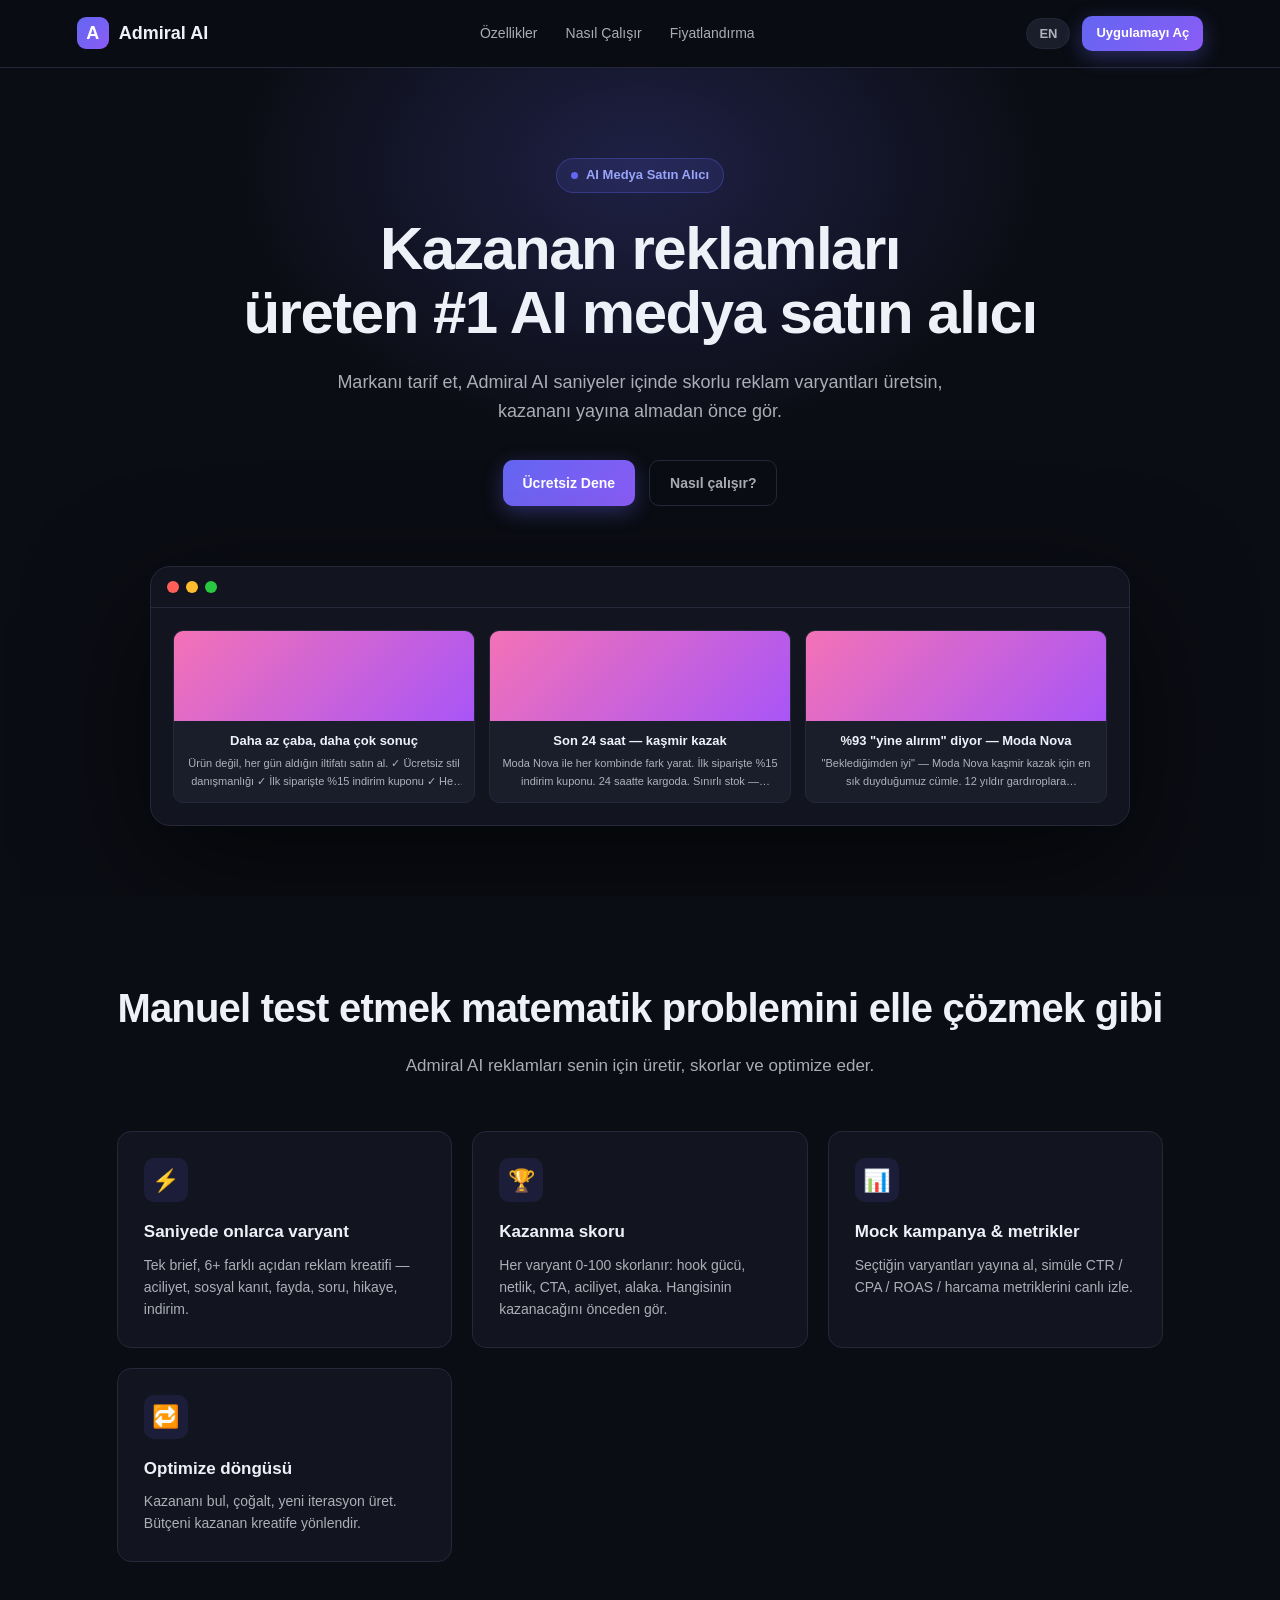
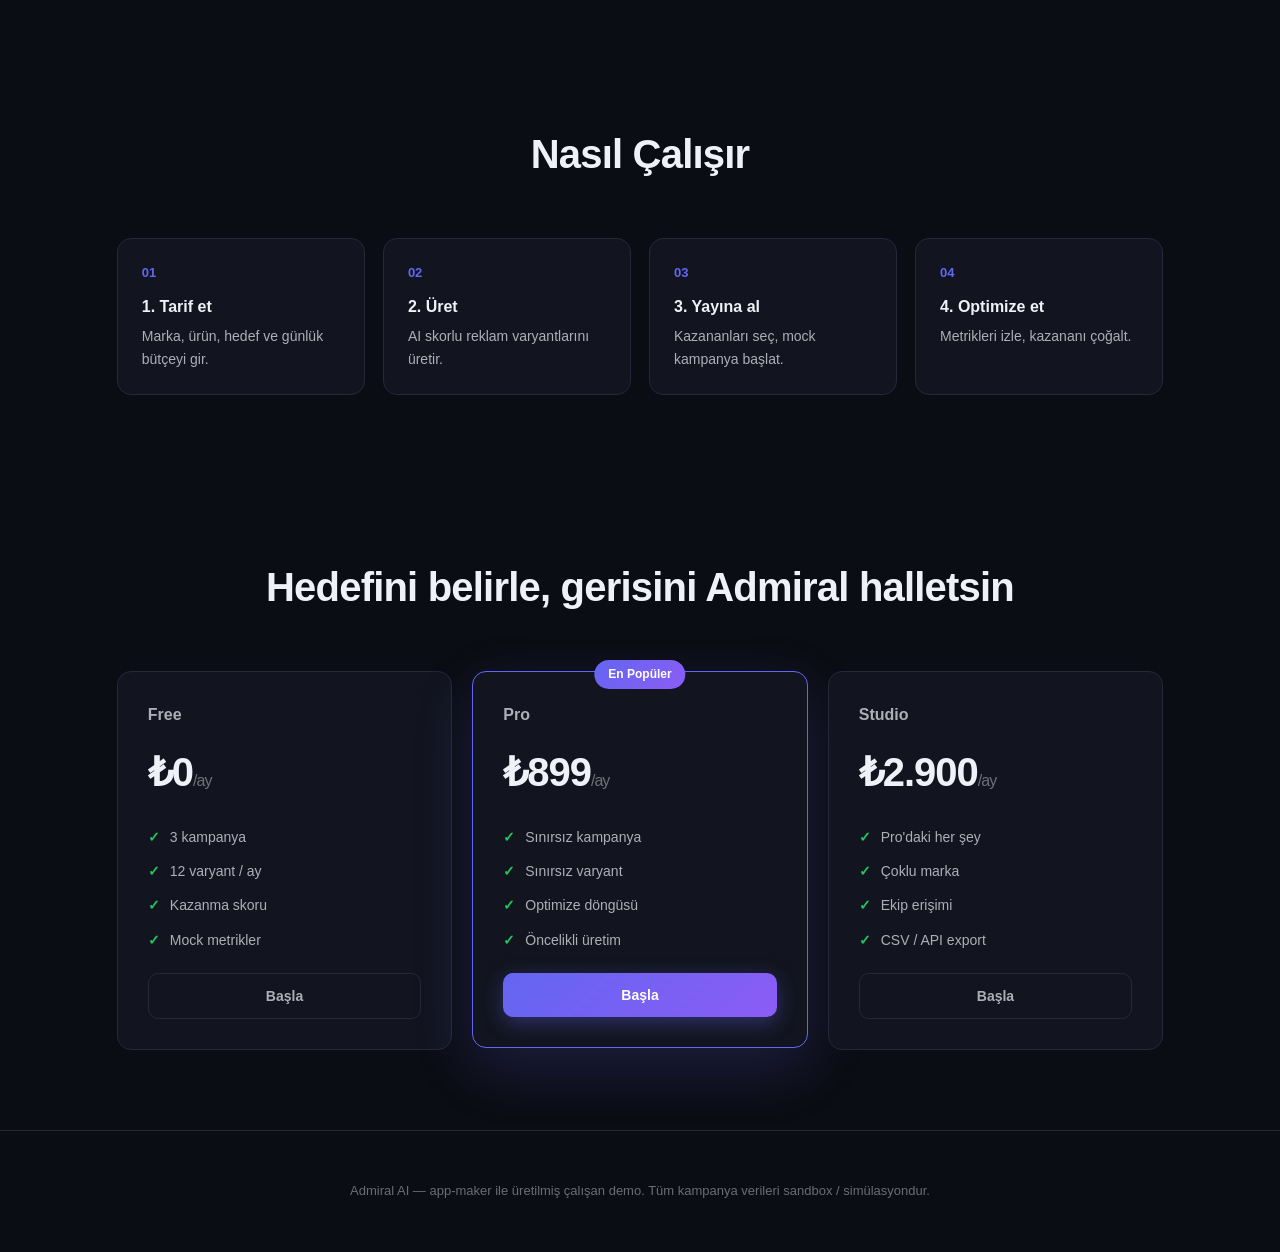
==== index.html @ 10bf0e4a "Initial commit: Admiral AI — AI media-buyer (static SPA) Sector-aware ad copy engine grounded in mar" ====
<!DOCTYPE html>
<html lang="tr">
<head>
  <meta charset="UTF-8" />
  <meta name="viewport" content="width=device-width, initial-scale=1.0" />
  <title>Admiral AI — Kazanan reklamları üreten AI medya satın alıcı</title>
  <meta name="description" content="Markanı tarif et, Admiral AI saniyeler içinde skorlu reklam varyantları üretsin." />
  <link rel="icon" href="data:image/svg+xml,<svg xmlns='http://www.w3.org/2000/svg' viewBox='0 0 32 32'><rect width='32' height='32' rx='8' fill='%236366f1'/><text x='16' y='23' font-size='20' font-family='sans-serif' font-weight='800' fill='white' text-anchor='middle'>A</text></svg>" />
  <link rel="stylesheet" href="assets/style.css" />
</head>
<body>
  <nav class="landing-nav">
    <a class="logo" href="index.html">
      <span class="logo-mark">A</span>
      <span>Admiral AI</span>
    </a>
    <div class="links">
      <a href="#features" data-i="nav_features">Özellikler</a>
      <a href="#how" data-i="nav_how">Nasıl Çalışır</a>
      <a href="#pricing" data-i="nav_pricing">Fiyatlandırma</a>
    </div>
    <div class="nav-actions">
      <button class="lang-toggle" id="langToggle" data-i="lang_label">EN</button>
      <a class="btn btn-primary btn-sm" href="app.html" data-i="nav_launch">Uygulamayı Aç</a>
    </div>
  </nav>

  <header class="hero">
    <span class="badge" data-i="hero_badge">AI Medya Satın Alıcı</span>
    <h1 data-i="hero_title">Kazanan reklamları<br>üreten #1 AI medya satın alıcı</h1>
    <p class="sub" data-i="hero_sub">Markanı tarif et, Admiral AI saniyeler içinde skorlu reklam varyantları üretsin, kazananı yayına almadan önce gör.</p>
    <div class="hero-actions">
      <a class="btn btn-primary" href="app.html" data-i="hero_cta">Ücretsiz Dene</a>
      <a class="btn btn-ghost" href="#how" data-i="hero_cta2">Nasıl çalışır?</a>
    </div>

    <div class="hero-preview">
      <div class="bar"><span></span><span></span><span></span></div>
      <div class="hero-preview-grid" id="heroPreview"></div>
    </div>
  </header>

  <section class="block" id="features">
    <div class="section-head">
      <h2 data-i="feat_title">Manuel test etmek matematik problemini elle çözmek gibi</h2>
      <p data-i="feat_sub">Admiral AI reklamları senin için üretir, skorlar ve optimize eder.</p>
    </div>
    <div class="feature-grid">
      <div class="feature-card"><div class="feature-icon">⚡</div><h3 data-i="feat1_t"></h3><p data-i="feat1_d"></p></div>
      <div class="feature-card"><div class="feature-icon">🏆</div><h3 data-i="feat2_t"></h3><p data-i="feat2_d"></p></div>
      <div class="feature-card"><div class="feature-icon">📊</div><h3 data-i="feat3_t"></h3><p data-i="feat3_d"></p></div>
      <div class="feature-card"><div class="feature-icon">🔁</div><h3 data-i="feat4_t"></h3><p data-i="feat4_d"></p></div>
    </div>
  </section>

  <section class="block" id="how">
    <div class="section-head"><h2 data-i="how_title">Nasıl Çalışır</h2></div>
    <div class="how-grid">
      <div class="how-step"><div class="num">01</div><h3 data-i="how1_t"></h3><p data-i="how1_d"></p></div>
      <div class="how-step"><div class="num">02</div><h3 data-i="how2_t"></h3><p data-i="how2_d"></p></div>
      <div class="how-step"><div class="num">03</div><h3 data-i="how3_t"></h3><p data-i="how3_d"></p></div>
      <div class="how-step"><div class="num">04</div><h3 data-i="how4_t"></h3><p data-i="how4_d"></p></div>
    </div>
  </section>

  <section class="block" id="pricing">
    <div class="section-head"><h2 data-i="pricing_title">Hedefini belirle, gerisini Admiral halletsin</h2></div>
    <div class="pricing-grid">
      <div class="price-card">
        <h3 data-i="plan_free">Free</h3>
        <div class="price"><span data-i="plan_free_price">₺0</span><small data-i="per_month">/ay</small></div>
        <ul id="freeFeatures"></ul>
        <a class="btn btn-ghost" href="app.html" data-i="plan_cta">Başla</a>
      </div>
      <div class="price-card popular">
        <span class="popular-tag" data-i="plan_popular">En Popüler</span>
        <h3 data-i="plan_pro">Pro</h3>
        <div class="price"><span data-i="plan_pro_price">₺899</span><small data-i="per_month">/ay</small></div>
        <ul id="proFeatures"></ul>
        <a class="btn btn-primary" href="app.html" data-i="plan_cta">Başla</a>
      </div>
      <div class="price-card">
        <h3 data-i="plan_studio">Studio</h3>
        <div class="price"><span data-i="plan_studio_price">₺2.900</span><small data-i="per_month">/ay</small></div>
        <ul id="studioFeatures"></ul>
        <a class="btn btn-ghost" href="app.html" data-i="plan_cta">Başla</a>
      </div>
    </div>
  </section>

  <footer class="landing-footer">
    <p data-i="footer_note"></p>
  </footer>

  <script src="assets/i18n.js"></script>
  <script src="assets/engine.js"></script>
  <script>
    (function () {
      var lang = localStorage.getItem('admiral_lang') || 'tr';

      function applyLang() {
        document.documentElement.lang = lang;
        document.querySelectorAll('[data-i]').forEach(function (el) {
          var key = el.getAttribute('data-i');
          var val = I18N.get(lang, key);
          if (key === 'hero_title') el.innerHTML = val;
          else el.textContent = val;
        });
        // feature lists
        ['free', 'pro', 'studio'].forEach(function (p) {
          var ul = document.getElementById(p + 'Features');
          ul.innerHTML = '';
          (I18N.get(lang, 'plan_' + p + '_f') || []).forEach(function (f) {
            var li = document.createElement('li'); li.textContent = f; ul.appendChild(li);
          });
        });
      }

      // hero preview — gerçek motorla üretilmiş örnek varyantlar
      function renderPreview() {
        var grid = document.getElementById('heroPreview');
        var res = AdmiralEngine.generateVariants({
          brand: 'Moda Nova', product: lang === 'en' ? 'cashmere sweater' : 'kaşmir kazak',
          objective: 'conversions', lang: lang, count: 3
        });
        grid.innerHTML = '';
        res.variants.forEach(function (v) {
          var card = document.createElement('div');
          card.className = 'ad-card';
          card.innerHTML =
            '<div class="ad-img" style="background:linear-gradient(135deg,' + v.gradient[0] + ',' + v.gradient[1] + ')"></div>' +
            '<div class="ad-body"><div class="ad-headline">' + escapeHtml(v.headline) + '</div>' +
            '<div class="ad-text">' + escapeHtml(v.primaryText) + '</div></div>';
          grid.appendChild(card);
        });
      }

      function escapeHtml(s) { var d = document.createElement('div'); d.textContent = s; return d.innerHTML; }

      document.getElementById('langToggle').addEventListener('click', function () {
        lang = lang === 'tr' ? 'en' : 'tr';
        localStorage.setItem('admiral_lang', lang);
        applyLang(); renderPreview();
      });

      applyLang();
      renderPreview();
    })();
  </script>
</body>
</html>
---- assets/style.css ----
/* Admiral AI — ortak stil */
:root {
  --bg: #0b0d14;
  --panel: #12151f;
  --panel-2: #1a1e2b;
  --line: #242838;
  --fg: #eef1f8;
  --fg-soft: rgba(238, 241, 248, 0.70);
  --dim: rgba(238, 241, 248, 0.42);
  --accent: #6366f1;
  --accent-2: #8b5cf6;
  --accent-soft: rgba(99, 102, 241, 0.12);
  --success: #22c55e;
  --warning: #f59e0b;
  --danger: #ef4444;
  --r-sm: 6px; --r-md: 10px; --r-lg: 14px; --r-xl: 20px; --r-pill: 999px;
  --grad: linear-gradient(135deg, var(--accent), var(--accent-2));
}

* { box-sizing: border-box; margin: 0; padding: 0; }
html { scroll-behavior: smooth; }
body {
  font-family: 'Geist', 'Inter', -apple-system, BlinkMacSystemFont, 'Segoe UI', sans-serif;
  background: var(--bg);
  color: var(--fg);
  font-size: 14px;
  line-height: 1.6;
  -webkit-font-smoothing: antialiased;
}
a { color: inherit; text-decoration: none; }
button { font-family: inherit; cursor: pointer; border: none; }
input, select, textarea { font-family: inherit; }

/* ---- ortak butonlar ---- */
.btn {
  display: inline-flex; align-items: center; justify-content: center; gap: 8px;
  padding: 11px 20px; border-radius: var(--r-md); font-weight: 600; font-size: 14px;
  transition: transform .12s ease, box-shadow .2s ease, background .2s ease;
}
.btn-primary { background: var(--grad); color: #fff; box-shadow: 0 6px 20px rgba(99,102,241,.35); }
.btn-primary:hover { transform: translateY(-1px); box-shadow: 0 10px 28px rgba(99,102,241,.5); }
.btn-ghost { background: transparent; color: var(--fg-soft); border: 1px solid var(--line); }
.btn-ghost:hover { color: var(--fg); border-color: var(--accent); }
.btn-sm { padding: 7px 14px; font-size: 13px; }
.btn:disabled { opacity: .45; cursor: not-allowed; transform: none; }

/* ===========================================================
   LANDING
   =========================================================== */
.landing-nav {
  position: sticky; top: 0; z-index: 50;
  display: flex; align-items: center; justify-content: space-between;
  padding: 16px 6vw; background: rgba(11,13,20,.8); backdrop-filter: blur(12px);
  border-bottom: 1px solid var(--line);
}
.logo { display: flex; align-items: center; gap: 10px; font-weight: 800; font-size: 18px; }
.logo-mark {
  width: 32px; height: 32px; border-radius: 9px; background: var(--grad);
  display: grid; place-items: center; font-weight: 800; color: #fff; font-size: 18px;
}
.landing-nav .links { display: flex; align-items: center; gap: 28px; }
.landing-nav .links a { color: var(--fg-soft); font-weight: 500; transition: color .15s; }
.landing-nav .links a:hover { color: var(--fg); }
.nav-actions { display: flex; align-items: center; gap: 12px; }
.lang-toggle {
  background: var(--panel-2); border: 1px solid var(--line); color: var(--fg-soft);
  padding: 7px 12px; border-radius: var(--r-pill); font-weight: 600; font-size: 13px;
}
.lang-toggle:hover { color: var(--fg); border-color: var(--accent); }

.hero { text-align: center; padding: 90px 6vw 70px; position: relative; overflow: hidden; }
.hero::before {
  content: ''; position: absolute; top: -200px; left: 50%; transform: translateX(-50%);
  width: 900px; height: 600px; background: radial-gradient(ellipse, rgba(99,102,241,.22), transparent 65%);
  pointer-events: none;
}
.badge {
  display: inline-flex; align-items: center; gap: 8px; padding: 6px 14px; border-radius: var(--r-pill);
  background: var(--accent-soft); border: 1px solid rgba(99,102,241,.3); color: #a5b4fc;
  font-size: 13px; font-weight: 600; margin-bottom: 24px;
}
.badge::before { content: ''; width: 7px; height: 7px; border-radius: 50%; background: var(--accent); }
.hero h1 { font-size: clamp(34px, 5.5vw, 60px); line-height: 1.08; font-weight: 800; letter-spacing: -1.5px; position: relative; }
.hero p.sub { max-width: 620px; margin: 22px auto 34px; font-size: 18px; color: var(--fg-soft); position: relative; }
.hero-actions { display: flex; gap: 14px; justify-content: center; position: relative; }

.hero-preview {
  max-width: 980px; margin: 60px auto 0; border-radius: var(--r-xl);
  border: 1px solid var(--line); background: var(--panel); overflow: hidden;
  box-shadow: 0 40px 120px rgba(0,0,0,.6); position: relative;
}
.hero-preview .bar { display: flex; gap: 7px; padding: 14px 16px; border-bottom: 1px solid var(--line); }
.hero-preview .bar span { width: 12px; height: 12px; border-radius: 50%; background: var(--line); }
.hero-preview .bar span:nth-child(1){ background:#ff5f57 } .hero-preview .bar span:nth-child(2){ background:#febc2e } .hero-preview .bar span:nth-child(3){ background:#28c840 }
.hero-preview-grid { display: grid; grid-template-columns: repeat(3, 1fr); gap: 14px; padding: 22px; }

section.block { padding: 80px 6vw; max-width: 1200px; margin: 0 auto; }
.section-head { text-align: center; margin-bottom: 52px; }
.section-head h2 { font-size: clamp(26px, 3.4vw, 40px); font-weight: 800; letter-spacing: -.8px; }
.section-head p { color: var(--fg-soft); margin-top: 12px; font-size: 17px; }

.feature-grid { display: grid; grid-template-columns: repeat(auto-fit, minmax(250px, 1fr)); gap: 20px; }
.feature-card {
  background: var(--panel); border: 1px solid var(--line); border-radius: var(--r-lg); padding: 26px;
  transition: transform .18s ease, border-color .18s ease;
}
.feature-card:hover { transform: translateY(-4px); border-color: rgba(99,102,241,.45); }
.feature-icon { width: 44px; height: 44px; border-radius: var(--r-md); background: var(--accent-soft); display: grid; place-items: center; font-size: 22px; margin-bottom: 16px; }
.feature-card h3 { font-size: 17px; margin-bottom: 8px; }
.feature-card p { color: var(--fg-soft); font-size: 14px; }

.how-grid { display: grid; grid-template-columns: repeat(auto-fit, minmax(200px,1fr)); gap: 18px; }
.how-step { background: var(--panel); border: 1px solid var(--line); border-radius: var(--r-lg); padding: 24px; position: relative; }
.how-step .num { font-size: 13px; font-weight: 700; color: var(--accent); }
.how-step h3 { margin: 10px 0 6px; font-size: 16px; }
.how-step p { color: var(--fg-soft); font-size: 14px; }

.pricing-grid { display: grid; grid-template-columns: repeat(auto-fit, minmax(260px,1fr)); gap: 20px; align-items: start; }
.price-card { background: var(--panel); border: 1px solid var(--line); border-radius: var(--r-lg); padding: 30px; position: relative; }
.price-card.popular { border-color: var(--accent); box-shadow: 0 20px 60px rgba(99,102,241,.2); }
.popular-tag { position: absolute; top: -12px; left: 50%; transform: translateX(-50%); background: var(--grad); color: #fff; padding: 5px 14px; border-radius: var(--r-pill); font-size: 12px; font-weight: 700; }
.price-card h3 { font-size: 16px; color: var(--fg-soft); }
.price-card .price { font-size: 40px; font-weight: 800; margin: 12px 0; letter-spacing: -1px; }
.price-card .price small { font-size: 16px; color: var(--dim); font-weight: 500; }
.price-card ul { list-style: none; margin: 22px 0; display: flex; flex-direction: column; gap: 12px; }
.price-card li { display: flex; gap: 10px; align-items: center; color: var(--fg-soft); font-size: 14px; }
.price-card li::before { content: '✓'; color: var(--success); font-weight: 800; }
.price-card .btn { width: 100%; }

.landing-footer { text-align: center; padding: 50px 6vw; border-top: 1px solid var(--line); color: var(--dim); font-size: 13px; }

/* mini ad card (hero preview + her yerde) */
.ad-card { background: var(--panel-2); border: 1px solid var(--line); border-radius: var(--r-md); overflow: hidden; }
.ad-card .ad-img { height: 90px; background: var(--grad); position: relative; }
.ad-card .ad-body { padding: 12px; }
.ad-card .ad-headline { font-weight: 700; font-size: 13px; margin-bottom: 5px; line-height: 1.3; }
.ad-card .ad-text { font-size: 11px; color: var(--fg-soft); display: -webkit-box; -webkit-line-clamp: 2; -webkit-box-orient: vertical; overflow: hidden; }

/* ===========================================================
   APP
   =========================================================== */
.app-shell { display: grid; grid-template-columns: 240px 1fr; min-height: 100vh; }
.sidebar { background: var(--panel); border-right: 1px solid var(--line); padding: 22px 16px; display: flex; flex-direction: column; gap: 8px; position: sticky; top: 0; height: 100vh; }
.sidebar .logo { margin-bottom: 24px; padding: 0 8px; }
.nav-item { display: flex; align-items: center; gap: 12px; padding: 11px 14px; border-radius: var(--r-md); color: var(--fg-soft); font-weight: 500; cursor: pointer; transition: background .15s, color .15s; }
.nav-item:hover { background: var(--panel-2); color: var(--fg); }
.nav-item.active { background: var(--accent-soft); color: #c7d2fe; }
.nav-item .ico { font-size: 17px; width: 20px; text-align: center; }
.sidebar-spacer { flex: 1; }
.sidebar-foot { display: flex; align-items: center; justify-content: space-between; padding: 8px; border-top: 1px solid var(--line); }

.main { padding: 28px 36px; overflow-y: auto; }
.page-head { display: flex; align-items: flex-start; justify-content: space-between; margin-bottom: 26px; flex-wrap: wrap; gap: 14px; }
.page-head h1 { font-size: 26px; font-weight: 800; letter-spacing: -.5px; }
.page-head p { color: var(--fg-soft); margin-top: 4px; }

/* KPI strip */
.kpi-strip { display: grid; grid-template-columns: repeat(auto-fit, minmax(180px,1fr)); gap: 16px; margin-bottom: 28px; }
.kpi-card { background: var(--panel); border: 1px solid var(--line); border-radius: var(--r-lg); padding: 18px; }
.kpi-card .label { color: var(--dim); font-size: 12px; text-transform: uppercase; letter-spacing: .5px; font-weight: 600; }
.kpi-card .value { font-size: 28px; font-weight: 800; margin-top: 8px; letter-spacing: -.5px; }
.kpi-card .delta { font-size: 12px; margin-top: 4px; }
.delta.up { color: var(--success); } .delta.down { color: var(--danger); }

/* campaign list */
.campaign-row { display: flex; align-items: center; gap: 16px; background: var(--panel); border: 1px solid var(--line); border-radius: var(--r-lg); padding: 16px 18px; margin-bottom: 12px; cursor: pointer; transition: border-color .15s, transform .12s; }
.campaign-row:hover { border-color: rgba(99,102,241,.45); transform: translateX(2px); }
.campaign-row .c-mark { width: 44px; height: 44px; border-radius: var(--r-md); display: grid; place-items: center; font-weight: 800; font-size: 18px; color: #fff; flex-shrink: 0; }
.campaign-row .c-info { flex: 1; min-width: 0; }
.campaign-row .c-info h4 { font-size: 15px; }
.campaign-row .c-info p { color: var(--fg-soft); font-size: 13px; white-space: nowrap; overflow: hidden; text-overflow: ellipsis; }
.campaign-row .c-metrics { display: flex; gap: 22px; }
.campaign-row .c-metric { text-align: right; }
.campaign-row .c-metric .v { font-weight: 700; font-size: 15px; }
.campaign-row .c-metric .l { font-size: 11px; color: var(--dim); }

.status-pill { padding: 4px 10px; border-radius: var(--r-pill); font-size: 11px; font-weight: 700; letter-spacing: .4px; }
.status-live { background: rgba(34,197,94,.14); color: #4ade80; }
.status-winning { background: rgba(99,102,241,.16); color: #a5b4fc; }
.status-draft { background: rgba(238,241,248,.08); color: var(--fg-soft); }
.status-paused { background: rgba(245,158,11,.14); color: #fbbf24; }

/* forms */
.form-card { background: var(--panel); border: 1px solid var(--line); border-radius: var(--r-xl); padding: 30px; max-width: 680px; }
.form-row { margin-bottom: 20px; }
.form-row.two { display: grid; grid-template-columns: 1fr 1fr; gap: 16px; }
.form-row label { display: block; font-weight: 600; margin-bottom: 8px; font-size: 13px; }
.form-row input, .form-row select, .form-row textarea {
  width: 100%; background: var(--bg); border: 1px solid var(--line); border-radius: var(--r-md);
  padding: 12px 14px; color: var(--fg); font-size: 14px; transition: border-color .15s;
}
.form-row input:focus, .form-row select:focus, .form-row textarea:focus { outline: none; border-color: var(--accent); }
.form-row textarea { resize: vertical; min-height: 60px; }

/* generating overlay */
.gen-overlay { position: fixed; inset: 0; background: rgba(11,13,20,.92); backdrop-filter: blur(12px); z-index: 200; display: none; place-items: center; }
.gen-overlay.show { display: grid; }
.gen-box { width: 420px; max-width: 90vw; text-align: center; }
.gen-spinner { width: 56px; height: 56px; margin: 0 auto 24px; border: 3px solid var(--line); border-top-color: var(--accent); border-radius: 50%; animation: spin 0.8s linear infinite; }
@keyframes spin { to { transform: rotate(360deg); } }
.gen-steps { text-align: left; display: flex; flex-direction: column; gap: 12px; margin-top: 10px; }
.gen-step { display: flex; align-items: center; gap: 12px; color: var(--dim); font-size: 14px; transition: color .3s; }
.gen-step .dot { width: 18px; height: 18px; border-radius: 50%; border: 2px solid var(--line); flex-shrink: 0; transition: all .3s; display: grid; place-items: center; font-size: 11px; }
.gen-step.active { color: var(--fg); }
.gen-step.active .dot { border-color: var(--accent); }
.gen-step.done { color: var(--fg-soft); }
.gen-step.done .dot { background: var(--success); border-color: var(--success); color: #fff; }

/* variant grid */
.variant-grid { display: grid; grid-template-columns: repeat(auto-fill, minmax(290px,1fr)); gap: 18px; }
.variant-card { background: var(--panel); border: 1px solid var(--line); border-radius: var(--r-lg); overflow: hidden; transition: border-color .15s, transform .15s; position: relative; animation: pop .4s ease both; }
@keyframes pop { from { opacity: 0; transform: translateY(12px) scale(.98); } to { opacity: 1; transform: none; } }
.variant-card:hover { border-color: rgba(99,102,241,.5); transform: translateY(-3px); }
.variant-card.selected { border-color: var(--accent); box-shadow: 0 0 0 1px var(--accent); }
.variant-card.winner-card { border-color: rgba(34,197,94,.5); }
.v-creative { height: 150px; position: relative; display: grid; place-items: center; padding: 16px; text-align: center; }
.v-creative .v-prod { color: rgba(255,255,255,.95); font-weight: 800; font-size: 17px; text-shadow: 0 2px 8px rgba(0,0,0,.3); }
.v-angle-tag { position: absolute; top: 10px; left: 10px; background: rgba(0,0,0,.45); backdrop-filter: blur(4px); color: #fff; padding: 4px 10px; border-radius: var(--r-pill); font-size: 11px; font-weight: 600; }
.v-winner-badge { position: absolute; top: 10px; right: 10px; background: var(--success); color: #062611; padding: 4px 10px; border-radius: var(--r-pill); font-size: 11px; font-weight: 800; }
.v-score-ring { position: absolute; bottom: -18px; right: 16px; width: 48px; height: 48px; border-radius: 50%; background: var(--panel); border: 1px solid var(--line); display: grid; place-items: center; font-weight: 800; font-size: 15px; }
.v-body { padding: 22px 16px 16px; }
.v-headline { font-weight: 700; font-size: 15px; margin-bottom: 8px; line-height: 1.35; }
.v-text { color: var(--fg-soft); font-size: 13px; white-space: pre-line; margin-bottom: 14px; max-height: 96px; overflow: hidden; }
.v-cta { display: inline-block; background: var(--accent-soft); color: #c7d2fe; padding: 6px 14px; border-radius: var(--r-sm); font-size: 12px; font-weight: 700; margin-bottom: 14px; }
.v-breakdown { display: flex; flex-direction: column; gap: 6px; margin-bottom: 14px; }
.v-bar-row { display: flex; align-items: center; gap: 8px; font-size: 11px; }
.v-bar-row .bl { width: 56px; color: var(--dim); }
.v-bar-track { flex: 1; height: 5px; background: var(--bg); border-radius: var(--r-pill); overflow: hidden; }
.v-bar-fill { height: 100%; background: var(--grad); border-radius: var(--r-pill); }
.v-bar-row .bv { width: 24px; text-align: right; color: var(--fg-soft); }
.v-actions { display: flex; gap: 8px; }
.v-actions .btn { flex: 1; }

/* results sticky bar */
.results-bar { position: sticky; bottom: 0; background: rgba(18,21,31,.95); backdrop-filter: blur(10px); border-top: 1px solid var(--line); padding: 16px 36px; margin: 24px -36px -28px; display: flex; align-items: center; justify-content: space-between; z-index: 30; }
.results-bar .info { color: var(--fg-soft); font-size: 14px; }
.results-bar .acts { display: flex; gap: 12px; }

/* detail metrics grid */
.metric-grid { display: grid; grid-template-columns: repeat(auto-fit, minmax(150px,1fr)); gap: 14px; margin: 22px 0; }
.metric-box { background: var(--panel); border: 1px solid var(--line); border-radius: var(--r-md); padding: 16px; }
.metric-box .l { color: var(--dim); font-size: 12px; font-weight: 600; }
.metric-box .v { font-size: 22px; font-weight: 800; margin-top: 6px; }

/* toast */
.toast { position: fixed; bottom: 28px; left: 50%; transform: translateX(-50%) translateY(120px); background: var(--panel-2); border: 1px solid var(--accent); color: var(--fg); padding: 14px 22px; border-radius: var(--r-md); font-weight: 600; box-shadow: 0 16px 40px rgba(0,0,0,.5); z-index: 300; transition: transform .3s ease; }
.toast.show { transform: translateX(-50%) translateY(0); }

.empty-state { text-align: center; padding: 80px 20px; }
.empty-state .ico { font-size: 52px; margin-bottom: 18px; }
.empty-state h3 { font-size: 20px; margin-bottom: 8px; }
.empty-state p { color: var(--fg-soft); margin-bottom: 24px; }

.hidden { display: none !important; }

/* ---- danger button ---- */
.btn-danger { background: var(--danger); color: #fff; }
.btn-danger:hover { background: #dc2626; transform: translateY(-1px); }

/* ---- image upload ---- */
.image-upload { border: 1.5px dashed var(--line); border-radius: var(--r-md); transition: border-color .15s, background .15s; overflow: hidden; }
.image-upload.dragover { border-color: var(--accent); background: var(--accent-soft); }
.image-upload-empty { padding: 26px 16px; display: flex; flex-direction: column; align-items: center; gap: 6px; cursor: pointer; text-align: center; color: var(--fg-soft); }
.image-upload-empty .ico { font-size: 28px; }
.image-upload-empty small { color: var(--dim); font-size: 12px; }
.image-upload-empty:hover { color: var(--fg); }
.image-upload-preview { position: relative; }
.image-upload-preview img { width: 100%; max-height: 220px; object-fit: cover; display: block; }
.img-remove { position: absolute; top: 10px; right: 10px; background: rgba(0,0,0,.6); backdrop-filter: blur(4px); color: #fff; padding: 6px 12px; border-radius: var(--r-pill); font-size: 12px; font-weight: 600; }
.img-remove:hover { background: var(--danger); }

/* ---- campaign mark with image + delete ---- */
.c-mark-img { background-size: cover !important; background-position: center; }
.c-delete { background: transparent; color: var(--dim); font-size: 17px; padding: 8px 10px; border-radius: var(--r-md); flex-shrink: 0; transition: background .15s, color .15s; }
.c-delete:hover { background: rgba(239,68,68,.14); color: var(--danger); }

/* clickable CTA (preview) */
.v-cta { border: none; cursor: pointer; transition: background .15s, transform .12s; }
.v-cta:hover { background: rgba(99,102,241,.25); transform: translateX(2px); }

/* ---- modals ---- */
.modal-overlay { position: fixed; inset: 0; background: rgba(0,0,0,.78); backdrop-filter: blur(12px); z-index: 250; display: grid; place-items: center; padding: 20px; animation: fade .15s ease; }
@keyframes fade { from { opacity: 0; } to { opacity: 1; } }
.ad-preview-modal { background: var(--panel); border: 1px solid var(--line); border-radius: var(--r-xl); width: 420px; max-width: 100%; max-height: 92vh; overflow-y: auto; animation: pop .25s ease both; }
.modal-head { display: flex; align-items: center; justify-content: space-between; padding: 18px 20px; border-bottom: 1px solid var(--line); }
.modal-head h3 { font-size: 15px; }
.modal-x { background: transparent; color: var(--fg-soft); font-size: 18px; width: 32px; height: 32px; border-radius: var(--r-md); }
.modal-x:hover { background: var(--panel-2); color: var(--fg); }
.modal-actions { display: flex; align-items: center; justify-content: space-between; padding: 16px 20px; border-top: 1px solid var(--line); }
.score-chip { font-weight: 700; font-size: 13px; }

/* facebook-style ad preview */
.fb-ad { margin: 18px; background: #fff; border-radius: var(--r-md); overflow: hidden; color: #050505; }
.fb-ad-top { display: flex; align-items: center; gap: 10px; padding: 12px 14px; }
.fb-avatar { width: 40px; height: 40px; border-radius: 50%; background: var(--grad); color: #fff; display: grid; place-items: center; font-weight: 800; font-size: 16px; }
.fb-brand { font-weight: 700; font-size: 14px; color: #050505; }
.fb-sponsored { font-size: 12px; color: #65676b; }
.fb-ad-text { padding: 0 14px 12px; font-size: 14px; color: #050505; white-space: pre-line; }
.fb-ad-creative { height: 240px; }
.fb-ad-foot { display: flex; align-items: center; justify-content: space-between; gap: 12px; padding: 12px 14px; background: #f0f2f5; }
.fb-headline { font-weight: 700; font-size: 14px; color: #050505; flex: 1; }
.fb-cta { background: #e4e6eb; color: #050505; font-weight: 700; padding: 8px 16px; border-radius: 6px; font-size: 13px; white-space: nowrap; }
.fb-cta:hover { background: #d8dadf; }

/* confirm modal */
.confirm-modal { background: var(--panel); border: 1px solid var(--line); border-radius: var(--r-lg); padding: 26px; width: 380px; max-width: 100%; animation: pop .2s ease both; }
.confirm-modal p { font-size: 15px; margin-bottom: 22px; }
.confirm-actions { display: flex; gap: 12px; justify-content: flex-end; }

/* ---- form field hint ---- */
.field-hint { display: block; margin-top: 6px; color: var(--dim); font-size: 12px; }

/* ---- öneri & kazanan panelleri ---- */
.panel-block {
  margin-top: 32px; padding: 24px; background: var(--panel);
  border: 1px solid var(--line); border-radius: var(--r-lg);
}
.panel-h { font-size: 18px; font-weight: 700; display: flex; align-items: center; gap: 8px; }
.panel-sub { color: var(--fg-soft); font-size: 13px; margin: 4px 0 18px; }

/* recommendations grid */
.rec-grid { display: grid; grid-template-columns: repeat(auto-fill, minmax(260px, 1fr)); gap: 14px; }
.rec-card {
  display: flex; gap: 12px; padding: 16px; background: var(--panel-2);
  border: 1px solid var(--line); border-radius: var(--r-md);
  border-left: 3px solid var(--accent);
}
.rec-card.rec-meta { border-left-color: var(--success); }
.rec-card.rec-trigger { border-left-color: var(--accent-2); }
.rec-card.rec-offer { border-left-color: var(--warning); }
.rec-ico { font-size: 22px; line-height: 1; flex-shrink: 0; }
.rec-body { min-width: 0; }
.rec-title { font-weight: 600; font-size: 14px; margin-bottom: 4px; }
.rec-text { color: var(--fg-soft); font-size: 13px; }
.rec-src { margin-top: 8px; color: var(--dim); font-size: 11px; }

/* winners list */
.prov { color: var(--dim); font-size: 12px; margin-bottom: 14px; }
.winner-list { display: flex; flex-direction: column; gap: 12px; }
.winner-row {
  padding: 16px; background: var(--panel-2);
  border: 1px solid var(--line); border-radius: var(--r-md);
}
.winner-top { display: flex; align-items: center; gap: 10px; flex-wrap: wrap; }
.winner-adv { font-weight: 600; font-size: 14px; }
.winner-hook { margin: 8px 0 4px; font-size: 15px; font-style: italic; color: var(--fg); }
.winner-why { color: var(--fg-soft); font-size: 13px; }
.winner-chips { display: flex; flex-wrap: wrap; gap: 6px; margin-top: 10px; }
.chip {
  display: inline-block; padding: 3px 10px; border-radius: var(--r-pill);
  font-size: 11px; font-weight: 600; border: 1px solid var(--line);
}
.chip-trig { background: rgba(139, 92, 246, 0.14); color: var(--accent-2); border-color: rgba(139, 92, 246, 0.3); }
.chip-off { background: rgba(245, 158, 11, 0.14); color: var(--warning); border-color: rgba(245, 158, 11, 0.3); }
.chip-struct { background: var(--accent-soft); color: var(--accent); border-color: rgba(99, 102, 241, 0.3); }

@media (max-width: 820px) {
  .app-shell { grid-template-columns: 1fr; }
  .sidebar { position: fixed; left: -260px; z-index: 100; transition: left .25s; }
  .sidebar.open { left: 0; }
  .landing-nav .links { display: none; }
  .form-row.two { grid-template-columns: 1fr; }
  .results-bar { flex-direction: column; gap: 12px; align-items: stretch; }
  .rec-grid { grid-template-columns: 1fr; }
}
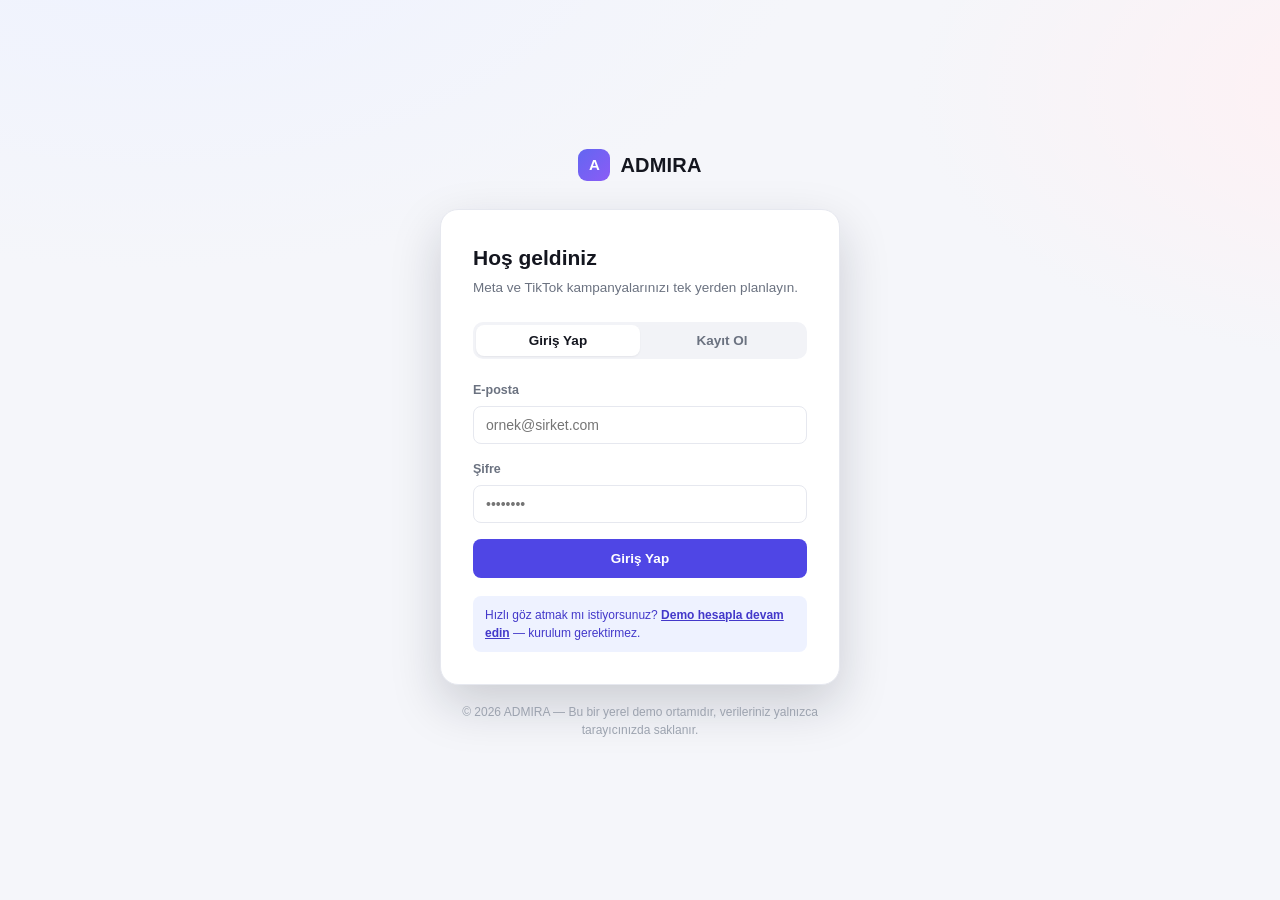
==== commit 026fb61a: "feat: rebuild as Meta/TikTok campaign objective planner Replace the workspace/invite-code collaborat" ====
--- a/index.html
+++ b/index.html
@@ -3,149 +3,67 @@
 <head>
   <meta charset="UTF-8" />
   <meta name="viewport" content="width=device-width, initial-scale=1.0" />
-  <title>Admiral AI — Kazanan reklamları üreten AI medya satın alıcı</title>
-  <meta name="description" content="Markanı tarif et, Admiral AI saniyeler içinde skorlu reklam varyantları üretsin." />
-  <link rel="icon" href="data:image/svg+xml,<svg xmlns='http://www.w3.org/2000/svg' viewBox='0 0 32 32'><rect width='32' height='32' rx='8' fill='%236366f1'/><text x='16' y='23' font-size='20' font-family='sans-serif' font-weight='800' fill='white' text-anchor='middle'>A</text></svg>" />
+  <title>ADMIRA — Giriş</title>
+  <meta name="description" content="ADMIRA — Meta ve TikTok reklam kampanyalarınızı planlayın." />
+  <link rel="icon" href="data:image/svg+xml,<svg xmlns='http://www.w3.org/2000/svg' viewBox='0 0 32 32'><rect width='32' height='32' rx='8' fill='%234f46e5'/><text x='16' y='23' font-size='20' font-family='sans-serif' font-weight='800' fill='white' text-anchor='middle'>A</text></svg>" />
   <link rel="stylesheet" href="assets/style.css" />
 </head>
 <body>
-  <nav class="landing-nav">
-    <a class="logo" href="index.html">
-      <span class="logo-mark">A</span>
-      <span>Admiral AI</span>
-    </a>
-    <div class="links">
-      <a href="#features" data-i="nav_features">Özellikler</a>
-      <a href="#how" data-i="nav_how">Nasıl Çalışır</a>
-      <a href="#pricing" data-i="nav_pricing">Fiyatlandırma</a>
+  <div class="login-page">
+    <div class="login-wrap">
+      <div class="login-brand">
+        <span class="logo-mark">A</span>
+        <span>ADMIRA</span>
+      </div>
+
+      <div class="login-card">
+        <h1 class="login-title">Hoş geldiniz</h1>
+        <p class="login-sub">Meta ve TikTok kampanyalarınızı tek yerden planlayın.</p>
+
+        <div class="login-tabs">
+          <button class="login-tab active" id="tabLogin">Giriş Yap</button>
+          <button class="login-tab" id="tabSignup">Kayıt Ol</button>
+        </div>
+
+        <div id="formLogin">
+          <div class="field">
+            <label>E-posta</label>
+            <input type="email" id="li_email" placeholder="ornek@sirket.com" autocomplete="email" />
+          </div>
+          <div class="field">
+            <label>Şifre</label>
+            <input type="password" id="li_pass" placeholder="••••••••" autocomplete="current-password" />
+          </div>
+          <button class="btn btn-primary" id="btnLogin">Giriş Yap</button>
+        </div>
+
+        <div id="formSignup" style="display:none">
+          <div class="field">
+            <label>Ad Soyad</label>
+            <input type="text" id="su_name" placeholder="Adınız Soyadınız" autocomplete="name" />
+          </div>
+          <div class="field">
+            <label>E-posta</label>
+            <input type="email" id="su_email" placeholder="ornek@sirket.com" autocomplete="email" />
+          </div>
+          <div class="field">
+            <label>Şifre</label>
+            <input type="password" id="su_pass" placeholder="En az 4 karakter" autocomplete="new-password" />
+          </div>
+          <button class="btn btn-primary" id="btnSignup">Hesap Oluştur</button>
+        </div>
+
+        <div class="login-demo-note">
+          Hızlı göz atmak mı istiyorsunuz? <a href="#" id="btnDemo" style="font-weight:700;text-decoration:underline">Demo hesapla devam edin</a> — kurulum gerektirmez.
+        </div>
+      </div>
+
+      <p class="login-foot">© 2026 ADMIRA — Bu bir yerel demo ortamıdır, verileriniz yalnızca tarayıcınızda saklanır.</p>
     </div>
-    <div class="nav-actions">
-      <button class="lang-toggle" id="langToggle" data-i="lang_label">EN</button>
-      <a class="btn btn-primary btn-sm" href="app.html" data-i="nav_launch">Uygulamayı Aç</a>
-    </div>
-  </nav>
+  </div>
 
-  <header class="hero">
-    <span class="badge" data-i="hero_badge">AI Medya Satın Alıcı</span>
-    <h1 data-i="hero_title">Kazanan reklamları<br>üreten #1 AI medya satın alıcı</h1>
-    <p class="sub" data-i="hero_sub">Markanı tarif et, Admiral AI saniyeler içinde skorlu reklam varyantları üretsin, kazananı yayına almadan önce gör.</p>
-    <div class="hero-actions">
-      <a class="btn btn-primary" href="app.html" data-i="hero_cta">Ücretsiz Dene</a>
-      <a class="btn btn-ghost" href="#how" data-i="hero_cta2">Nasıl çalışır?</a>
-    </div>
+  <div class="toast" id="toast"></div>
 
-    <div class="hero-preview">
-      <div class="bar"><span></span><span></span><span></span></div>
-      <div class="hero-preview-grid" id="heroPreview"></div>
-    </div>
-  </header>
-
-  <section class="block" id="features">
-    <div class="section-head">
-      <h2 data-i="feat_title">Manuel test etmek matematik problemini elle çözmek gibi</h2>
-      <p data-i="feat_sub">Admiral AI reklamları senin için üretir, skorlar ve optimize eder.</p>
-    </div>
-    <div class="feature-grid">
-      <div class="feature-card"><div class="feature-icon">⚡</div><h3 data-i="feat1_t"></h3><p data-i="feat1_d"></p></div>
-      <div class="feature-card"><div class="feature-icon">🏆</div><h3 data-i="feat2_t"></h3><p data-i="feat2_d"></p></div>
-      <div class="feature-card"><div class="feature-icon">📊</div><h3 data-i="feat3_t"></h3><p data-i="feat3_d"></p></div>
-      <div class="feature-card"><div class="feature-icon">🔁</div><h3 data-i="feat4_t"></h3><p data-i="feat4_d"></p></div>
-    </div>
-  </section>
-
-  <section class="block" id="how">
-    <div class="section-head"><h2 data-i="how_title">Nasıl Çalışır</h2></div>
-    <div class="how-grid">
-      <div class="how-step"><div class="num">01</div><h3 data-i="how1_t"></h3><p data-i="how1_d"></p></div>
-      <div class="how-step"><div class="num">02</div><h3 data-i="how2_t"></h3><p data-i="how2_d"></p></div>
-      <div class="how-step"><div class="num">03</div><h3 data-i="how3_t"></h3><p data-i="how3_d"></p></div>
-      <div class="how-step"><div class="num">04</div><h3 data-i="how4_t"></h3><p data-i="how4_d"></p></div>
-    </div>
-  </section>
-
-  <section class="block" id="pricing">
-    <div class="section-head"><h2 data-i="pricing_title">Hedefini belirle, gerisini Admiral halletsin</h2></div>
-    <div class="pricing-grid">
-      <div class="price-card">
-        <h3 data-i="plan_free">Free</h3>
-        <div class="price"><span data-i="plan_free_price">₺0</span><small data-i="per_month">/ay</small></div>
-        <ul id="freeFeatures"></ul>
-        <a class="btn btn-ghost" href="app.html" data-i="plan_cta">Başla</a>
-      </div>
-      <div class="price-card popular">
-        <span class="popular-tag" data-i="plan_popular">En Popüler</span>
-        <h3 data-i="plan_pro">Pro</h3>
-        <div class="price"><span data-i="plan_pro_price">₺899</span><small data-i="per_month">/ay</small></div>
-        <ul id="proFeatures"></ul>
-        <a class="btn btn-primary" href="app.html" data-i="plan_cta">Başla</a>
-      </div>
-      <div class="price-card">
-        <h3 data-i="plan_studio">Studio</h3>
-        <div class="price"><span data-i="plan_studio_price">₺2.900</span><small data-i="per_month">/ay</small></div>
-        <ul id="studioFeatures"></ul>
-        <a class="btn btn-ghost" href="app.html" data-i="plan_cta">Başla</a>
-      </div>
-    </div>
-  </section>
-
-  <footer class="landing-footer">
-    <p data-i="footer_note"></p>
-  </footer>
-
-  <script src="assets/i18n.js"></script>
-  <script src="assets/engine.js"></script>
-  <script>
-    (function () {
-      var lang = localStorage.getItem('admiral_lang') || 'tr';
-
-      function applyLang() {
-        document.documentElement.lang = lang;
-        document.querySelectorAll('[data-i]').forEach(function (el) {
-          var key = el.getAttribute('data-i');
-          var val = I18N.get(lang, key);
-          if (key === 'hero_title') el.innerHTML = val;
-          else el.textContent = val;
-        });
-        // feature lists
-        ['free', 'pro', 'studio'].forEach(function (p) {
-          var ul = document.getElementById(p + 'Features');
-          ul.innerHTML = '';
-          (I18N.get(lang, 'plan_' + p + '_f') || []).forEach(function (f) {
-            var li = document.createElement('li'); li.textContent = f; ul.appendChild(li);
-          });
-        });
-      }
-
-      // hero preview — gerçek motorla üretilmiş örnek varyantlar
-      function renderPreview() {
-        var grid = document.getElementById('heroPreview');
-        var res = AdmiralEngine.generateVariants({
-          brand: 'Moda Nova', product: lang === 'en' ? 'cashmere sweater' : 'kaşmir kazak',
-          objective: 'conversions', lang: lang, count: 3
-        });
-        grid.innerHTML = '';
-        res.variants.forEach(function (v) {
-          var card = document.createElement('div');
-          card.className = 'ad-card';
-          card.innerHTML =
-            '<div class="ad-img" style="background:linear-gradient(135deg,' + v.gradient[0] + ',' + v.gradient[1] + ')"></div>' +
-            '<div class="ad-body"><div class="ad-headline">' + escapeHtml(v.headline) + '</div>' +
-            '<div class="ad-text">' + escapeHtml(v.primaryText) + '</div></div>';
-          grid.appendChild(card);
-        });
-      }
-
-      function escapeHtml(s) { var d = document.createElement('div'); d.textContent = s; return d.innerHTML; }
-
-      document.getElementById('langToggle').addEventListener('click', function () {
-        lang = lang === 'tr' ? 'en' : 'tr';
-        localStorage.setItem('admiral_lang', lang);
-        applyLang(); renderPreview();
-      });
-
-      applyLang();
-      renderPreview();
-    })();
-  </script>
+  <script src="assets/auth.js"></script>
 </body>
 </html>
--- a/assets/style.css
+++ b/assets/style.css
@@ -1,365 +1,315 @@
-/* Admiral AI — ortak stil */
+/* ADMIRA — Meta & TikTok kampanya planlayıcı */
+
 :root {
-  --bg: #0b0d14;
-  --panel: #12151f;
-  --panel-2: #1a1e2b;
-  --line: #242838;
-  --fg: #eef1f8;
-  --fg-soft: rgba(238, 241, 248, 0.70);
-  --dim: rgba(238, 241, 248, 0.42);
-  --accent: #6366f1;
-  --accent-2: #8b5cf6;
-  --accent-soft: rgba(99, 102, 241, 0.12);
-  --success: #22c55e;
-  --warning: #f59e0b;
-  --danger: #ef4444;
-  --r-sm: 6px; --r-md: 10px; --r-lg: 14px; --r-xl: 20px; --r-pill: 999px;
-  --grad: linear-gradient(135deg, var(--accent), var(--accent-2));
-}
-
-* { box-sizing: border-box; margin: 0; padding: 0; }
-html { scroll-behavior: smooth; }
+  --bg: #f5f6fa;
+  --card: #ffffff;
+  --border: #e6e8ef;
+  --text: #14161f;
+  --dim: #6b7280;
+  --dim-2: #9ca3af;
+  --primary: #4f46e5;
+  --primary-dark: #4338ca;
+  --primary-soft: #eef2ff;
+  --meta: #0668e1;
+  --meta-soft: #e8f1fd;
+  --tiktok: #fe2c55;
+  --tiktok-cyan: #25f4ee;
+  --tiktok-soft: #fff0f3;
+  --success: #16a34a;
+  --success-soft: #ecfdf3;
+  --warn: #d97706;
+  --warn-soft: #fef6e7;
+  --radius-lg: 18px;
+  --radius-md: 12px;
+  --radius-sm: 8px;
+  --shadow-sm: 0 1px 2px rgba(16, 24, 40, .06);
+  --shadow-md: 0 4px 14px rgba(16, 24, 40, .08);
+  --shadow-lg: 0 20px 50px rgba(16, 24, 40, .18);
+  font-family: -apple-system, BlinkMacSystemFont, "Segoe UI", Inter, Roboto, Helvetica, Arial, sans-serif;
+}
+
+* { box-sizing: border-box; }
+html, body { height: 100%; }
 body {
-  font-family: 'Geist', 'Inter', -apple-system, BlinkMacSystemFont, 'Segoe UI', sans-serif;
+  margin: 0;
   background: var(--bg);
-  color: var(--fg);
-  font-size: 14px;
-  line-height: 1.6;
+  color: var(--text);
+  font-size: 15px;
+  line-height: 1.5;
   -webkit-font-smoothing: antialiased;
 }
 a { color: inherit; text-decoration: none; }
-button { font-family: inherit; cursor: pointer; border: none; }
-input, select, textarea { font-family: inherit; }
-
-/* ---- ortak butonlar ---- */
+button { font-family: inherit; }
+input, select, textarea { font-family: inherit; font-size: 14px; }
+
+/* ---------- logo ---------- */
+.logo-mark {
+  display: inline-flex; align-items: center; justify-content: center;
+  width: 32px; height: 32px; border-radius: 9px;
+  background: linear-gradient(135deg, #6366f1, #8b5cf6);
+  color: #fff; font-weight: 800; font-size: 15px;
+  flex-shrink: 0;
+}
+.logo { display: inline-flex; align-items: center; gap: 10px; font-weight: 700; font-size: 16px; }
+
+/* ---------- LOGIN PAGE ---------- */
+.login-page {
+  min-height: 100vh;
+  display: flex;
+  align-items: center;
+  justify-content: center;
+  background:
+    radial-gradient(1100px 600px at 12% -10%, #eef2ff 0%, transparent 60%),
+    radial-gradient(900px 500px at 110% 10%, #fff0f3 0%, transparent 55%),
+    var(--bg);
+  padding: 24px;
+}
+.login-wrap { width: 100%; max-width: 400px; }
+.login-brand { display: flex; align-items: center; gap: 10px; justify-content: center; margin-bottom: 28px; }
+.login-brand span:last-child { font-weight: 800; font-size: 20px; letter-spacing: .2px; }
+.login-card {
+  background: var(--card);
+  border: 1px solid var(--border);
+  border-radius: var(--radius-lg);
+  box-shadow: var(--shadow-lg);
+  padding: 32px;
+}
+.login-title { font-size: 21px; font-weight: 800; margin: 0 0 4px; }
+.login-sub { color: var(--dim); font-size: 13.5px; margin: 0 0 24px; }
+.login-tabs {
+  display: flex; background: #f2f3f7; border-radius: 10px; padding: 3px; margin-bottom: 22px;
+}
+.login-tab {
+  flex: 1; text-align: center; padding: 8px 0; border: none; background: transparent;
+  border-radius: 8px; font-weight: 600; font-size: 13.5px; color: var(--dim); cursor: pointer;
+  transition: background .15s, color .15s;
+}
+.login-tab.active { background: #fff; color: var(--text); box-shadow: var(--shadow-sm); }
+.field { margin-bottom: 16px; }
+.field label { display: block; font-size: 12.5px; font-weight: 600; color: var(--dim); margin-bottom: 6px; }
+.field input, .field select {
+  width: 100%; padding: 10px 12px; border-radius: var(--radius-sm);
+  border: 1.5px solid var(--border); background: #fff; color: var(--text); outline: none;
+  transition: border-color .15s, box-shadow .15s;
+}
+.field input:focus, .field select:focus { border-color: var(--primary); box-shadow: 0 0 0 3px var(--primary-soft); }
+.field-error { color: #dc2626; font-size: 12px; margin-top: 6px; display: none; }
+.field-error.show { display: block; }
+
 .btn {
   display: inline-flex; align-items: center; justify-content: center; gap: 8px;
-  padding: 11px 20px; border-radius: var(--r-md); font-weight: 600; font-size: 14px;
-  transition: transform .12s ease, box-shadow .2s ease, background .2s ease;
-}
-.btn-primary { background: var(--grad); color: #fff; box-shadow: 0 6px 20px rgba(99,102,241,.35); }
-.btn-primary:hover { transform: translateY(-1px); box-shadow: 0 10px 28px rgba(99,102,241,.5); }
-.btn-ghost { background: transparent; color: var(--fg-soft); border: 1px solid var(--line); }
-.btn-ghost:hover { color: var(--fg); border-color: var(--accent); }
-.btn-sm { padding: 7px 14px; font-size: 13px; }
-.btn:disabled { opacity: .45; cursor: not-allowed; transform: none; }
-
-/* ===========================================================
-   LANDING
-   =========================================================== */
-.landing-nav {
-  position: sticky; top: 0; z-index: 50;
+  padding: 10px 18px; border-radius: var(--radius-sm); border: 1.5px solid transparent;
+  font-weight: 650; font-size: 13.5px; cursor: pointer; transition: transform .05s, filter .15s, background .15s;
+  white-space: nowrap;
+}
+.btn:active { transform: translateY(1px); }
+.btn:disabled { opacity: .55; cursor: not-allowed; }
+.btn-primary { background: var(--primary); color: #fff; width: 100%; padding: 11px 18px; }
+.btn-primary:hover:not(:disabled) { filter: brightness(1.06); }
+.btn-ghost { background: #fff; border-color: var(--border); color: var(--text); }
+.btn-ghost:hover:not(:disabled) { background: #f9fafb; }
+.btn-danger-ghost { background: #fff; border-color: #fecaca; color: #dc2626; }
+.btn-danger-ghost:hover { background: #fef2f2; }
+.btn-sm { padding: 6px 12px; font-size: 12.5px; }
+
+.login-foot { text-align: center; color: var(--dim-2); font-size: 12px; margin-top: 18px; }
+.login-demo-note {
+  margin-top: 18px; padding: 10px 12px; background: var(--primary-soft); border-radius: var(--radius-sm);
+  font-size: 12px; color: #4338ca; line-height: 1.5;
+}
+
+.toast {
+  position: fixed; left: 50%; bottom: 28px; transform: translate(-50%, 16px);
+  background: #14161f; color: #fff; padding: 11px 18px; border-radius: 10px; font-size: 13.5px;
+  opacity: 0; pointer-events: none; transition: opacity .2s, transform .2s; z-index: 999; box-shadow: var(--shadow-lg);
+}
+.toast.show { opacity: 1; transform: translate(-50%, 0); }
+
+/* ---------- APP SHELL ---------- */
+.topbar {
+  position: sticky; top: 0; z-index: 20;
   display: flex; align-items: center; justify-content: space-between;
-  padding: 16px 6vw; background: rgba(11,13,20,.8); backdrop-filter: blur(12px);
-  border-bottom: 1px solid var(--line);
-}
-.logo { display: flex; align-items: center; gap: 10px; font-weight: 800; font-size: 18px; }
-.logo-mark {
-  width: 32px; height: 32px; border-radius: 9px; background: var(--grad);
-  display: grid; place-items: center; font-weight: 800; color: #fff; font-size: 18px;
-}
-.landing-nav .links { display: flex; align-items: center; gap: 28px; }
-.landing-nav .links a { color: var(--fg-soft); font-weight: 500; transition: color .15s; }
-.landing-nav .links a:hover { color: var(--fg); }
-.nav-actions { display: flex; align-items: center; gap: 12px; }
-.lang-toggle {
-  background: var(--panel-2); border: 1px solid var(--line); color: var(--fg-soft);
-  padding: 7px 12px; border-radius: var(--r-pill); font-weight: 600; font-size: 13px;
-}
-.lang-toggle:hover { color: var(--fg); border-color: var(--accent); }
-
-.hero { text-align: center; padding: 90px 6vw 70px; position: relative; overflow: hidden; }
-.hero::before {
-  content: ''; position: absolute; top: -200px; left: 50%; transform: translateX(-50%);
-  width: 900px; height: 600px; background: radial-gradient(ellipse, rgba(99,102,241,.22), transparent 65%);
-  pointer-events: none;
-}
+  padding: 14px 28px; background: rgba(255,255,255,.85); backdrop-filter: blur(8px);
+  border-bottom: 1px solid var(--border);
+}
+.user-chip { display: flex; align-items: center; gap: 10px; }
+.avatar {
+  width: 32px; height: 32px; border-radius: 50%; background: var(--primary-soft); color: var(--primary-dark);
+  display: flex; align-items: center; justify-content: center; font-weight: 700; font-size: 13px;
+}
+.user-name { font-size: 13.5px; font-weight: 650; }
+.user-meta { font-size: 11.5px; color: var(--dim); }
+
+.container { max-width: 1080px; margin: 0 auto; padding: 32px 24px 80px; }
+.page-head { display: flex; align-items: flex-end; justify-content: space-between; margin-bottom: 24px; flex-wrap: wrap; gap: 14px; }
+.page-title { font-size: 24px; font-weight: 800; margin: 0 0 4px; }
+.page-sub { color: var(--dim); font-size: 13.5px; margin: 0; }
+
+.stats-row { display: grid; grid-template-columns: repeat(3, 1fr); gap: 14px; margin-bottom: 26px; }
+.stat-card { background: var(--card); border: 1px solid var(--border); border-radius: var(--radius-md); padding: 16px 18px; box-shadow: var(--shadow-sm); }
+.stat-label { font-size: 12px; color: var(--dim); font-weight: 600; margin-bottom: 6px; }
+.stat-value { font-size: 22px; font-weight: 800; }
+
+.section-head { display: flex; align-items: center; justify-content: space-between; margin-bottom: 14px; }
+.section-title { font-size: 16px; font-weight: 750; }
+
+/* ---------- campaign row cards ---------- */
+.campaign-list { display: flex; flex-direction: column; gap: 10px; }
+.campaign-row {
+  display: flex; align-items: center; gap: 16px; background: var(--card);
+  border: 1px solid var(--border); border-radius: var(--radius-md); padding: 14px 18px;
+  box-shadow: var(--shadow-sm); transition: box-shadow .15s, transform .1s;
+}
+.campaign-row:hover { box-shadow: var(--shadow-md); }
+.platform-badge {
+  width: 42px; height: 42px; border-radius: 12px; flex-shrink: 0;
+  display: flex; align-items: center; justify-content: center; color: #fff; font-weight: 800; font-size: 15px;
+}
+.platform-badge.meta { background: linear-gradient(135deg, #0668e1, #0a4fb0); }
+.platform-badge.tiktok { background: linear-gradient(135deg, #000, #232323); box-shadow: inset 0 0 0 1px #000; }
+
+.campaign-main { flex: 1; min-width: 0; }
+.campaign-name-row { display: flex; align-items: center; gap: 8px; flex-wrap: wrap; }
+.campaign-name { font-weight: 700; font-size: 14.5px; }
 .badge {
-  display: inline-flex; align-items: center; gap: 8px; padding: 6px 14px; border-radius: var(--r-pill);
-  background: var(--accent-soft); border: 1px solid rgba(99,102,241,.3); color: #a5b4fc;
-  font-size: 13px; font-weight: 600; margin-bottom: 24px;
-}
-.badge::before { content: ''; width: 7px; height: 7px; border-radius: 50%; background: var(--accent); }
-.hero h1 { font-size: clamp(34px, 5.5vw, 60px); line-height: 1.08; font-weight: 800; letter-spacing: -1.5px; position: relative; }
-.hero p.sub { max-width: 620px; margin: 22px auto 34px; font-size: 18px; color: var(--fg-soft); position: relative; }
-.hero-actions { display: flex; gap: 14px; justify-content: center; position: relative; }
-
-.hero-preview {
-  max-width: 980px; margin: 60px auto 0; border-radius: var(--r-xl);
-  border: 1px solid var(--line); background: var(--panel); overflow: hidden;
-  box-shadow: 0 40px 120px rgba(0,0,0,.6); position: relative;
-}
-.hero-preview .bar { display: flex; gap: 7px; padding: 14px 16px; border-bottom: 1px solid var(--line); }
-.hero-preview .bar span { width: 12px; height: 12px; border-radius: 50%; background: var(--line); }
-.hero-preview .bar span:nth-child(1){ background:#ff5f57 } .hero-preview .bar span:nth-child(2){ background:#febc2e } .hero-preview .bar span:nth-child(3){ background:#28c840 }
-.hero-preview-grid { display: grid; grid-template-columns: repeat(3, 1fr); gap: 14px; padding: 22px; }
-
-section.block { padding: 80px 6vw; max-width: 1200px; margin: 0 auto; }
-.section-head { text-align: center; margin-bottom: 52px; }
-.section-head h2 { font-size: clamp(26px, 3.4vw, 40px); font-weight: 800; letter-spacing: -.8px; }
-.section-head p { color: var(--fg-soft); margin-top: 12px; font-size: 17px; }
-
-.feature-grid { display: grid; grid-template-columns: repeat(auto-fit, minmax(250px, 1fr)); gap: 20px; }
-.feature-card {
-  background: var(--panel); border: 1px solid var(--line); border-radius: var(--r-lg); padding: 26px;
-  transition: transform .18s ease, border-color .18s ease;
-}
-.feature-card:hover { transform: translateY(-4px); border-color: rgba(99,102,241,.45); }
-.feature-icon { width: 44px; height: 44px; border-radius: var(--r-md); background: var(--accent-soft); display: grid; place-items: center; font-size: 22px; margin-bottom: 16px; }
-.feature-card h3 { font-size: 17px; margin-bottom: 8px; }
-.feature-card p { color: var(--fg-soft); font-size: 14px; }
-
-.how-grid { display: grid; grid-template-columns: repeat(auto-fit, minmax(200px,1fr)); gap: 18px; }
-.how-step { background: var(--panel); border: 1px solid var(--line); border-radius: var(--r-lg); padding: 24px; position: relative; }
-.how-step .num { font-size: 13px; font-weight: 700; color: var(--accent); }
-.how-step h3 { margin: 10px 0 6px; font-size: 16px; }
-.how-step p { color: var(--fg-soft); font-size: 14px; }
-
-.pricing-grid { display: grid; grid-template-columns: repeat(auto-fit, minmax(260px,1fr)); gap: 20px; align-items: start; }
-.price-card { background: var(--panel); border: 1px solid var(--line); border-radius: var(--r-lg); padding: 30px; position: relative; }
-.price-card.popular { border-color: var(--accent); box-shadow: 0 20px 60px rgba(99,102,241,.2); }
-.popular-tag { position: absolute; top: -12px; left: 50%; transform: translateX(-50%); background: var(--grad); color: #fff; padding: 5px 14px; border-radius: var(--r-pill); font-size: 12px; font-weight: 700; }
-.price-card h3 { font-size: 16px; color: var(--fg-soft); }
-.price-card .price { font-size: 40px; font-weight: 800; margin: 12px 0; letter-spacing: -1px; }
-.price-card .price small { font-size: 16px; color: var(--dim); font-weight: 500; }
-.price-card ul { list-style: none; margin: 22px 0; display: flex; flex-direction: column; gap: 12px; }
-.price-card li { display: flex; gap: 10px; align-items: center; color: var(--fg-soft); font-size: 14px; }
-.price-card li::before { content: '✓'; color: var(--success); font-weight: 800; }
-.price-card .btn { width: 100%; }
-
-.landing-footer { text-align: center; padding: 50px 6vw; border-top: 1px solid var(--line); color: var(--dim); font-size: 13px; }
-
-/* mini ad card (hero preview + her yerde) */
-.ad-card { background: var(--panel-2); border: 1px solid var(--line); border-radius: var(--r-md); overflow: hidden; }
-.ad-card .ad-img { height: 90px; background: var(--grad); position: relative; }
-.ad-card .ad-body { padding: 12px; }
-.ad-card .ad-headline { font-weight: 700; font-size: 13px; margin-bottom: 5px; line-height: 1.3; }
-.ad-card .ad-text { font-size: 11px; color: var(--fg-soft); display: -webkit-box; -webkit-line-clamp: 2; -webkit-box-orient: vertical; overflow: hidden; }
-
-/* ===========================================================
-   APP
-   =========================================================== */
-.app-shell { display: grid; grid-template-columns: 240px 1fr; min-height: 100vh; }
-.sidebar { background: var(--panel); border-right: 1px solid var(--line); padding: 22px 16px; display: flex; flex-direction: column; gap: 8px; position: sticky; top: 0; height: 100vh; }
-.sidebar .logo { margin-bottom: 24px; padding: 0 8px; }
-.nav-item { display: flex; align-items: center; gap: 12px; padding: 11px 14px; border-radius: var(--r-md); color: var(--fg-soft); font-weight: 500; cursor: pointer; transition: background .15s, color .15s; }
-.nav-item:hover { background: var(--panel-2); color: var(--fg); }
-.nav-item.active { background: var(--accent-soft); color: #c7d2fe; }
-.nav-item .ico { font-size: 17px; width: 20px; text-align: center; }
-.sidebar-spacer { flex: 1; }
-.sidebar-foot { display: flex; align-items: center; justify-content: space-between; padding: 8px; border-top: 1px solid var(--line); }
-
-.main { padding: 28px 36px; overflow-y: auto; }
-.page-head { display: flex; align-items: flex-start; justify-content: space-between; margin-bottom: 26px; flex-wrap: wrap; gap: 14px; }
-.page-head h1 { font-size: 26px; font-weight: 800; letter-spacing: -.5px; }
-.page-head p { color: var(--fg-soft); margin-top: 4px; }
-
-/* KPI strip */
-.kpi-strip { display: grid; grid-template-columns: repeat(auto-fit, minmax(180px,1fr)); gap: 16px; margin-bottom: 28px; }
-.kpi-card { background: var(--panel); border: 1px solid var(--line); border-radius: var(--r-lg); padding: 18px; }
-.kpi-card .label { color: var(--dim); font-size: 12px; text-transform: uppercase; letter-spacing: .5px; font-weight: 600; }
-.kpi-card .value { font-size: 28px; font-weight: 800; margin-top: 8px; letter-spacing: -.5px; }
-.kpi-card .delta { font-size: 12px; margin-top: 4px; }
-.delta.up { color: var(--success); } .delta.down { color: var(--danger); }
-
-/* campaign list */
-.campaign-row { display: flex; align-items: center; gap: 16px; background: var(--panel); border: 1px solid var(--line); border-radius: var(--r-lg); padding: 16px 18px; margin-bottom: 12px; cursor: pointer; transition: border-color .15s, transform .12s; }
-.campaign-row:hover { border-color: rgba(99,102,241,.45); transform: translateX(2px); }
-.campaign-row .c-mark { width: 44px; height: 44px; border-radius: var(--r-md); display: grid; place-items: center; font-weight: 800; font-size: 18px; color: #fff; flex-shrink: 0; }
-.campaign-row .c-info { flex: 1; min-width: 0; }
-.campaign-row .c-info h4 { font-size: 15px; }
-.campaign-row .c-info p { color: var(--fg-soft); font-size: 13px; white-space: nowrap; overflow: hidden; text-overflow: ellipsis; }
-.campaign-row .c-metrics { display: flex; gap: 22px; }
-.campaign-row .c-metric { text-align: right; }
-.campaign-row .c-metric .v { font-weight: 700; font-size: 15px; }
-.campaign-row .c-metric .l { font-size: 11px; color: var(--dim); }
-
-.status-pill { padding: 4px 10px; border-radius: var(--r-pill); font-size: 11px; font-weight: 700; letter-spacing: .4px; }
-.status-live { background: rgba(34,197,94,.14); color: #4ade80; }
-.status-winning { background: rgba(99,102,241,.16); color: #a5b4fc; }
-.status-draft { background: rgba(238,241,248,.08); color: var(--fg-soft); }
-.status-paused { background: rgba(245,158,11,.14); color: #fbbf24; }
-
-/* forms */
-.form-card { background: var(--panel); border: 1px solid var(--line); border-radius: var(--r-xl); padding: 30px; max-width: 680px; }
-.form-row { margin-bottom: 20px; }
-.form-row.two { display: grid; grid-template-columns: 1fr 1fr; gap: 16px; }
-.form-row label { display: block; font-weight: 600; margin-bottom: 8px; font-size: 13px; }
-.form-row input, .form-row select, .form-row textarea {
-  width: 100%; background: var(--bg); border: 1px solid var(--line); border-radius: var(--r-md);
-  padding: 12px 14px; color: var(--fg); font-size: 14px; transition: border-color .15s;
-}
-.form-row input:focus, .form-row select:focus, .form-row textarea:focus { outline: none; border-color: var(--accent); }
-.form-row textarea { resize: vertical; min-height: 60px; }
-
-/* generating overlay */
-.gen-overlay { position: fixed; inset: 0; background: rgba(11,13,20,.92); backdrop-filter: blur(12px); z-index: 200; display: none; place-items: center; }
-.gen-overlay.show { display: grid; }
-.gen-box { width: 420px; max-width: 90vw; text-align: center; }
-.gen-spinner { width: 56px; height: 56px; margin: 0 auto 24px; border: 3px solid var(--line); border-top-color: var(--accent); border-radius: 50%; animation: spin 0.8s linear infinite; }
-@keyframes spin { to { transform: rotate(360deg); } }
-.gen-steps { text-align: left; display: flex; flex-direction: column; gap: 12px; margin-top: 10px; }
-.gen-step { display: flex; align-items: center; gap: 12px; color: var(--dim); font-size: 14px; transition: color .3s; }
-.gen-step .dot { width: 18px; height: 18px; border-radius: 50%; border: 2px solid var(--line); flex-shrink: 0; transition: all .3s; display: grid; place-items: center; font-size: 11px; }
-.gen-step.active { color: var(--fg); }
-.gen-step.active .dot { border-color: var(--accent); }
-.gen-step.done { color: var(--fg-soft); }
-.gen-step.done .dot { background: var(--success); border-color: var(--success); color: #fff; }
-
-/* variant grid */
-.variant-grid { display: grid; grid-template-columns: repeat(auto-fill, minmax(290px,1fr)); gap: 18px; }
-.variant-card { background: var(--panel); border: 1px solid var(--line); border-radius: var(--r-lg); overflow: hidden; transition: border-color .15s, transform .15s; position: relative; animation: pop .4s ease both; }
-@keyframes pop { from { opacity: 0; transform: translateY(12px) scale(.98); } to { opacity: 1; transform: none; } }
-.variant-card:hover { border-color: rgba(99,102,241,.5); transform: translateY(-3px); }
-.variant-card.selected { border-color: var(--accent); box-shadow: 0 0 0 1px var(--accent); }
-.variant-card.winner-card { border-color: rgba(34,197,94,.5); }
-.v-creative { height: 150px; position: relative; display: grid; place-items: center; padding: 16px; text-align: center; }
-.v-creative .v-prod { color: rgba(255,255,255,.95); font-weight: 800; font-size: 17px; text-shadow: 0 2px 8px rgba(0,0,0,.3); }
-.v-angle-tag { position: absolute; top: 10px; left: 10px; background: rgba(0,0,0,.45); backdrop-filter: blur(4px); color: #fff; padding: 4px 10px; border-radius: var(--r-pill); font-size: 11px; font-weight: 600; }
-.v-winner-badge { position: absolute; top: 10px; right: 10px; background: var(--success); color: #062611; padding: 4px 10px; border-radius: var(--r-pill); font-size: 11px; font-weight: 800; }
-.v-score-ring { position: absolute; bottom: -18px; right: 16px; width: 48px; height: 48px; border-radius: 50%; background: var(--panel); border: 1px solid var(--line); display: grid; place-items: center; font-weight: 800; font-size: 15px; }
-.v-body { padding: 22px 16px 16px; }
-.v-headline { font-weight: 700; font-size: 15px; margin-bottom: 8px; line-height: 1.35; }
-.v-text { color: var(--fg-soft); font-size: 13px; white-space: pre-line; margin-bottom: 14px; max-height: 96px; overflow: hidden; }
-.v-cta { display: inline-block; background: var(--accent-soft); color: #c7d2fe; padding: 6px 14px; border-radius: var(--r-sm); font-size: 12px; font-weight: 700; margin-bottom: 14px; }
-.v-breakdown { display: flex; flex-direction: column; gap: 6px; margin-bottom: 14px; }
-.v-bar-row { display: flex; align-items: center; gap: 8px; font-size: 11px; }
-.v-bar-row .bl { width: 56px; color: var(--dim); }
-.v-bar-track { flex: 1; height: 5px; background: var(--bg); border-radius: var(--r-pill); overflow: hidden; }
-.v-bar-fill { height: 100%; background: var(--grad); border-radius: var(--r-pill); }
-.v-bar-row .bv { width: 24px; text-align: right; color: var(--fg-soft); }
-.v-actions { display: flex; gap: 8px; }
-.v-actions .btn { flex: 1; }
-
-/* results sticky bar */
-.results-bar { position: sticky; bottom: 0; background: rgba(18,21,31,.95); backdrop-filter: blur(10px); border-top: 1px solid var(--line); padding: 16px 36px; margin: 24px -36px -28px; display: flex; align-items: center; justify-content: space-between; z-index: 30; }
-.results-bar .info { color: var(--fg-soft); font-size: 14px; }
-.results-bar .acts { display: flex; gap: 12px; }
-
-/* detail metrics grid */
-.metric-grid { display: grid; grid-template-columns: repeat(auto-fit, minmax(150px,1fr)); gap: 14px; margin: 22px 0; }
-.metric-box { background: var(--panel); border: 1px solid var(--line); border-radius: var(--r-md); padding: 16px; }
-.metric-box .l { color: var(--dim); font-size: 12px; font-weight: 600; }
-.metric-box .v { font-size: 22px; font-weight: 800; margin-top: 6px; }
-
-/* toast */
-.toast { position: fixed; bottom: 28px; left: 50%; transform: translateX(-50%) translateY(120px); background: var(--panel-2); border: 1px solid var(--accent); color: var(--fg); padding: 14px 22px; border-radius: var(--r-md); font-weight: 600; box-shadow: 0 16px 40px rgba(0,0,0,.5); z-index: 300; transition: transform .3s ease; }
-.toast.show { transform: translateX(-50%) translateY(0); }
-
-.empty-state { text-align: center; padding: 80px 20px; }
-.empty-state .ico { font-size: 52px; margin-bottom: 18px; }
-.empty-state h3 { font-size: 20px; margin-bottom: 8px; }
-.empty-state p { color: var(--fg-soft); margin-bottom: 24px; }
-
-.hidden { display: none !important; }
-
-/* ---- danger button ---- */
-.btn-danger { background: var(--danger); color: #fff; }
-.btn-danger:hover { background: #dc2626; transform: translateY(-1px); }
-
-/* ---- image upload ---- */
-.image-upload { border: 1.5px dashed var(--line); border-radius: var(--r-md); transition: border-color .15s, background .15s; overflow: hidden; }
-.image-upload.dragover { border-color: var(--accent); background: var(--accent-soft); }
-.image-upload-empty { padding: 26px 16px; display: flex; flex-direction: column; align-items: center; gap: 6px; cursor: pointer; text-align: center; color: var(--fg-soft); }
-.image-upload-empty .ico { font-size: 28px; }
-.image-upload-empty small { color: var(--dim); font-size: 12px; }
-.image-upload-empty:hover { color: var(--fg); }
-.image-upload-preview { position: relative; }
-.image-upload-preview img { width: 100%; max-height: 220px; object-fit: cover; display: block; }
-.img-remove { position: absolute; top: 10px; right: 10px; background: rgba(0,0,0,.6); backdrop-filter: blur(4px); color: #fff; padding: 6px 12px; border-radius: var(--r-pill); font-size: 12px; font-weight: 600; }
-.img-remove:hover { background: var(--danger); }
-
-/* ---- campaign mark with image + delete ---- */
-.c-mark-img { background-size: cover !important; background-position: center; }
-.c-delete { background: transparent; color: var(--dim); font-size: 17px; padding: 8px 10px; border-radius: var(--r-md); flex-shrink: 0; transition: background .15s, color .15s; }
-.c-delete:hover { background: rgba(239,68,68,.14); color: var(--danger); }
-
-/* clickable CTA (preview) */
-.v-cta { border: none; cursor: pointer; transition: background .15s, transform .12s; }
-.v-cta:hover { background: rgba(99,102,241,.25); transform: translateX(2px); }
-
-/* ---- modals ---- */
-.modal-overlay { position: fixed; inset: 0; background: rgba(0,0,0,.78); backdrop-filter: blur(12px); z-index: 250; display: grid; place-items: center; padding: 20px; animation: fade .15s ease; }
-@keyframes fade { from { opacity: 0; } to { opacity: 1; } }
-.ad-preview-modal { background: var(--panel); border: 1px solid var(--line); border-radius: var(--r-xl); width: 420px; max-width: 100%; max-height: 92vh; overflow-y: auto; animation: pop .25s ease both; }
-.modal-head { display: flex; align-items: center; justify-content: space-between; padding: 18px 20px; border-bottom: 1px solid var(--line); }
-.modal-head h3 { font-size: 15px; }
-.modal-x { background: transparent; color: var(--fg-soft); font-size: 18px; width: 32px; height: 32px; border-radius: var(--r-md); }
-.modal-x:hover { background: var(--panel-2); color: var(--fg); }
-.modal-actions { display: flex; align-items: center; justify-content: space-between; padding: 16px 20px; border-top: 1px solid var(--line); }
-.score-chip { font-weight: 700; font-size: 13px; }
-
-/* facebook-style ad preview */
-.fb-ad { margin: 18px; background: #fff; border-radius: var(--r-md); overflow: hidden; color: #050505; }
-.fb-ad-top { display: flex; align-items: center; gap: 10px; padding: 12px 14px; }
-.fb-avatar { width: 40px; height: 40px; border-radius: 50%; background: var(--grad); color: #fff; display: grid; place-items: center; font-weight: 800; font-size: 16px; }
-.fb-brand { font-weight: 700; font-size: 14px; color: #050505; }
-.fb-sponsored { font-size: 12px; color: #65676b; }
-.fb-ad-text { padding: 0 14px 12px; font-size: 14px; color: #050505; white-space: pre-line; }
-.fb-ad-creative { height: 240px; }
-.fb-ad-foot { display: flex; align-items: center; justify-content: space-between; gap: 12px; padding: 12px 14px; background: #f0f2f5; }
-.fb-headline { font-weight: 700; font-size: 14px; color: #050505; flex: 1; }
-.fb-cta { background: #e4e6eb; color: #050505; font-weight: 700; padding: 8px 16px; border-radius: 6px; font-size: 13px; white-space: nowrap; }
-.fb-cta:hover { background: #d8dadf; }
-
-/* confirm modal */
-.confirm-modal { background: var(--panel); border: 1px solid var(--line); border-radius: var(--r-lg); padding: 26px; width: 380px; max-width: 100%; animation: pop .2s ease both; }
-.confirm-modal p { font-size: 15px; margin-bottom: 22px; }
-.confirm-actions { display: flex; gap: 12px; justify-content: flex-end; }
-
-/* ---- form field hint ---- */
-.field-hint { display: block; margin-top: 6px; color: var(--dim); font-size: 12px; }
-
-/* ---- öneri & kazanan panelleri ---- */
-.panel-block {
-  margin-top: 32px; padding: 24px; background: var(--panel);
-  border: 1px solid var(--line); border-radius: var(--r-lg);
-}
-.panel-h { font-size: 18px; font-weight: 700; display: flex; align-items: center; gap: 8px; }
-.panel-sub { color: var(--fg-soft); font-size: 13px; margin: 4px 0 18px; }
-
-/* recommendations grid */
-.rec-grid { display: grid; grid-template-columns: repeat(auto-fill, minmax(260px, 1fr)); gap: 14px; }
-.rec-card {
-  display: flex; gap: 12px; padding: 16px; background: var(--panel-2);
-  border: 1px solid var(--line); border-radius: var(--r-md);
-  border-left: 3px solid var(--accent);
-}
-.rec-card.rec-meta { border-left-color: var(--success); }
-.rec-card.rec-trigger { border-left-color: var(--accent-2); }
-.rec-card.rec-offer { border-left-color: var(--warning); }
-.rec-ico { font-size: 22px; line-height: 1; flex-shrink: 0; }
-.rec-body { min-width: 0; }
-.rec-title { font-weight: 600; font-size: 14px; margin-bottom: 4px; }
-.rec-text { color: var(--fg-soft); font-size: 13px; }
-.rec-src { margin-top: 8px; color: var(--dim); font-size: 11px; }
-
-/* winners list */
-.prov { color: var(--dim); font-size: 12px; margin-bottom: 14px; }
-.winner-list { display: flex; flex-direction: column; gap: 12px; }
-.winner-row {
-  padding: 16px; background: var(--panel-2);
-  border: 1px solid var(--line); border-radius: var(--r-md);
-}
-.winner-top { display: flex; align-items: center; gap: 10px; flex-wrap: wrap; }
-.winner-adv { font-weight: 600; font-size: 14px; }
-.winner-hook { margin: 8px 0 4px; font-size: 15px; font-style: italic; color: var(--fg); }
-.winner-why { color: var(--fg-soft); font-size: 13px; }
-.winner-chips { display: flex; flex-wrap: wrap; gap: 6px; margin-top: 10px; }
+  display: inline-flex; align-items: center; gap: 5px; padding: 3px 9px; border-radius: 20px;
+  font-size: 11px; font-weight: 700; letter-spacing: .2px;
+}
+.badge-meta { background: var(--meta-soft); color: var(--meta); }
+.badge-tiktok { background: var(--tiktok-soft); color: var(--tiktok); }
+.badge-status-active { background: var(--success-soft); color: var(--success); }
+.badge-status-paused { background: var(--warn-soft); color: var(--warn); }
+.campaign-sub { color: var(--dim); font-size: 12.5px; margin-top: 5px; display: flex; flex-wrap: wrap; gap: 4px 14px; }
+.campaign-sub span { display: inline-flex; align-items: center; gap: 4px; }
+
+.campaign-metrics { display: flex; gap: 22px; padding: 0 8px; flex-shrink: 0; }
+.metric { text-align: right; }
+.metric-label { font-size: 10.5px; color: var(--dim-2); font-weight: 700; text-transform: uppercase; letter-spacing: .3px; }
+.metric-value { font-size: 14.5px; font-weight: 750; margin-top: 2px; }
+
+.campaign-actions { display: flex; gap: 6px; flex-shrink: 0; }
+.icon-btn {
+  width: 30px; height: 30px; border-radius: 8px; border: 1px solid var(--border); background: #fff;
+  display: flex; align-items: center; justify-content: center; cursor: pointer; color: var(--dim); font-size: 13px;
+  transition: background .15s, color .15s;
+}
+.icon-btn:hover { background: #f3f4f6; color: var(--text); }
+.icon-btn.danger:hover { background: #fef2f2; color: #dc2626; }
+
+.empty-state {
+  text-align: center; padding: 60px 24px; background: var(--card); border: 1.5px dashed var(--border);
+  border-radius: var(--radius-lg);
+}
+.empty-state .emoji { font-size: 38px; margin-bottom: 12px; }
+.empty-state h3 { margin: 0 0 6px; font-size: 16px; }
+.empty-state p { margin: 0 0 18px; color: var(--dim); font-size: 13.5px; }
+
+/* ---------- modal / wizard ---------- */
+.modal-overlay {
+  position: fixed; inset: 0; background: rgba(15, 17, 26, .5); backdrop-filter: blur(2px);
+  display: flex; align-items: center; justify-content: center; z-index: 100; padding: 20px;
+  opacity: 0; pointer-events: none; transition: opacity .18s;
+}
+.modal-overlay.open { opacity: 1; pointer-events: auto; }
+.modal-card {
+  background: var(--card); border-radius: var(--radius-lg); box-shadow: var(--shadow-lg);
+  width: 100%; max-width: 640px; max-height: 88vh; display: flex; flex-direction: column;
+  transform: translateY(14px) scale(.98); transition: transform .18s;
+}
+.modal-overlay.open .modal-card { transform: translateY(0) scale(1); }
+.modal-head { display: flex; align-items: center; justify-content: space-between; padding: 20px 24px 0; }
+.modal-title { font-size: 17px; font-weight: 800; margin: 0; }
+.modal-close { width: 30px; height: 30px; border-radius: 8px; border: none; background: #f3f4f6; cursor: pointer; font-size: 15px; color: var(--dim); }
+.modal-close:hover { background: #e5e7eb; }
+
+.steps-indicator { display: flex; align-items: center; gap: 6px; padding: 16px 24px 0; }
+.step-dot {
+  flex: 1; height: 4px; border-radius: 3px; background: var(--border); transition: background .2s;
+}
+.step-dot.active, .step-dot.done { background: var(--primary); }
+
+.modal-body { padding: 20px 24px; overflow-y: auto; flex: 1; }
+.modal-foot { display: flex; align-items: center; justify-content: space-between; padding: 16px 24px; border-top: 1px solid var(--border); }
+
+.step-label { font-size: 12px; font-weight: 700; color: var(--primary); text-transform: uppercase; letter-spacing: .4px; margin-bottom: 4px; }
+.step-heading { font-size: 18px; font-weight: 800; margin: 0 0 4px; }
+.step-sub { color: var(--dim); font-size: 13px; margin: 0 0 20px; }
+
+/* platform picker */
+.platform-grid { display: grid; grid-template-columns: 1fr 1fr; gap: 14px; }
+.platform-pick {
+  border: 2px solid var(--border); border-radius: var(--radius-md); padding: 22px 16px; text-align: center;
+  cursor: pointer; background: #fff; transition: border-color .15s, box-shadow .15s, transform .1s;
+}
+.platform-pick:hover { transform: translateY(-2px); box-shadow: var(--shadow-md); }
+.platform-pick.selected { border-color: var(--primary); box-shadow: 0 0 0 3px var(--primary-soft); }
+.platform-pick .pf-icon {
+  width: 52px; height: 52px; border-radius: 14px; margin: 0 auto 12px; display: flex; align-items: center;
+  justify-content: center; color: #fff; font-weight: 800; font-size: 20px;
+}
+.platform-pick .pf-icon.meta { background: linear-gradient(135deg, #0668e1, #0a4fb0); }
+.platform-pick .pf-icon.tiktok { background: linear-gradient(135deg, #000, #232323); }
+.platform-pick h4 { margin: 0 0 4px; font-size: 15px; font-weight: 750; }
+.platform-pick p { margin: 0; font-size: 12px; color: var(--dim); }
+
+/* objective grid */
+.objective-grid { display: grid; grid-template-columns: 1fr 1fr; gap: 10px; }
+.objective-pick {
+  border: 1.5px solid var(--border); border-radius: var(--radius-md); padding: 13px 14px; cursor: pointer;
+  background: #fff; transition: border-color .15s, box-shadow .15s;
+}
+.objective-pick:hover { border-color: #c7ccf5; }
+.objective-pick.selected { border-color: var(--primary); box-shadow: 0 0 0 3px var(--primary-soft); background: var(--primary-soft); }
+.objective-pick .obj-title { font-weight: 700; font-size: 13.5px; margin-bottom: 3px; }
+.objective-pick .obj-desc { font-size: 11.5px; color: var(--dim); line-height: 1.4; }
+.objective-pick .obj-kpi { display: inline-block; margin-top: 8px; font-size: 10.5px; font-weight: 700; color: var(--primary); background: #fff; padding: 2px 8px; border-radius: 20px; }
+
+/* form */
+.form-grid { display: grid; grid-template-columns: 1fr 1fr; gap: 14px; }
+.form-grid .full { grid-column: 1 / -1; }
+.fieldset { border: 1px solid var(--border); border-radius: var(--radius-md); padding: 16px; margin-bottom: 16px; }
+.fieldset legend { font-size: 12.5px; font-weight: 750; color: var(--text); padding: 0 6px; }
+.radio-row { display: flex; gap: 10px; }
+.radio-opt {
+  flex: 1; border: 1.5px solid var(--border); border-radius: var(--radius-sm); padding: 9px 10px;
+  text-align: center; font-size: 13px; font-weight: 600; cursor: pointer; color: var(--dim);
+}
+.radio-opt.selected { border-color: var(--primary); background: var(--primary-soft); color: var(--primary-dark); }
+.chip-input-wrap {
+  display: flex; flex-wrap: wrap; gap: 6px; border: 1.5px solid var(--border); border-radius: var(--radius-sm);
+  padding: 7px 8px; min-height: 42px;
+}
+.chip-input-wrap:focus-within { border-color: var(--primary); box-shadow: 0 0 0 3px var(--primary-soft); }
 .chip {
-  display: inline-block; padding: 3px 10px; border-radius: var(--r-pill);
-  font-size: 11px; font-weight: 600; border: 1px solid var(--line);
-}
-.chip-trig { background: rgba(139, 92, 246, 0.14); color: var(--accent-2); border-color: rgba(139, 92, 246, 0.3); }
-.chip-off { background: rgba(245, 158, 11, 0.14); color: var(--warning); border-color: rgba(245, 158, 11, 0.3); }
-.chip-struct { background: var(--accent-soft); color: var(--accent); border-color: rgba(99, 102, 241, 0.3); }
-
-@media (max-width: 820px) {
-  .app-shell { grid-template-columns: 1fr; }
-  .sidebar { position: fixed; left: -260px; z-index: 100; transition: left .25s; }
-  .sidebar.open { left: 0; }
-  .landing-nav .links { display: none; }
-  .form-row.two { grid-template-columns: 1fr; }
-  .results-bar { flex-direction: column; gap: 12px; align-items: stretch; }
-  .rec-grid { grid-template-columns: 1fr; }
-}
+  display: inline-flex; align-items: center; gap: 6px; background: var(--primary-soft); color: var(--primary-dark);
+  padding: 4px 6px 4px 10px; border-radius: 20px; font-size: 12px; font-weight: 600;
+}
+.chip button { border: none; background: transparent; color: var(--primary-dark); cursor: pointer; font-size: 13px; line-height: 1; padding: 2px; }
+.chip-input-wrap input {
+  border: none; outline: none; flex: 1; min-width: 90px; font-size: 13px; padding: 4px;
+}
+.suggestion-row { display: flex; flex-wrap: wrap; gap: 6px; margin-top: 8px; }
+.suggestion-chip {
+  border: 1px dashed var(--border); border-radius: 20px; padding: 4px 11px; font-size: 11.5px; color: var(--dim);
+  cursor: pointer; background: #fff;
+}
+.suggestion-chip:hover { border-color: var(--primary); color: var(--primary); }
+.checkbox-row { display: flex; flex-direction: column; gap: 8px; }
+.checkbox-opt { display: flex; align-items: center; gap: 8px; font-size: 13px; }
+.checkbox-opt input { width: 15px; height: 15px; accent-color: var(--primary); }
+.info-box { background: var(--primary-soft); border-radius: var(--radius-sm); padding: 10px 12px; font-size: 12.5px; color: #4338ca; margin-bottom: 16px; }
+
+.review-block { background: #fafafb; border: 1px solid var(--border); border-radius: var(--radius-md); padding: 16px; }
+.review-row { display: flex; justify-content: space-between; padding: 7px 0; border-bottom: 1px solid var(--border); font-size: 13px; }
+.review-row:last-child { border-bottom: none; }
+.review-row .k { color: var(--dim); }
+.review-row .v { font-weight: 650; text-align: right; max-width: 60%; }
+
+@media (max-width: 640px) {
+  .stats-row { grid-template-columns: 1fr; }
+  .form-grid { grid-template-columns: 1fr; }
+  .platform-grid { grid-template-columns: 1fr; }
+  .objective-grid { grid-template-columns: 1fr; }
+  .campaign-row { flex-wrap: wrap; }
+  .campaign-metrics { padding: 0; }
+}
